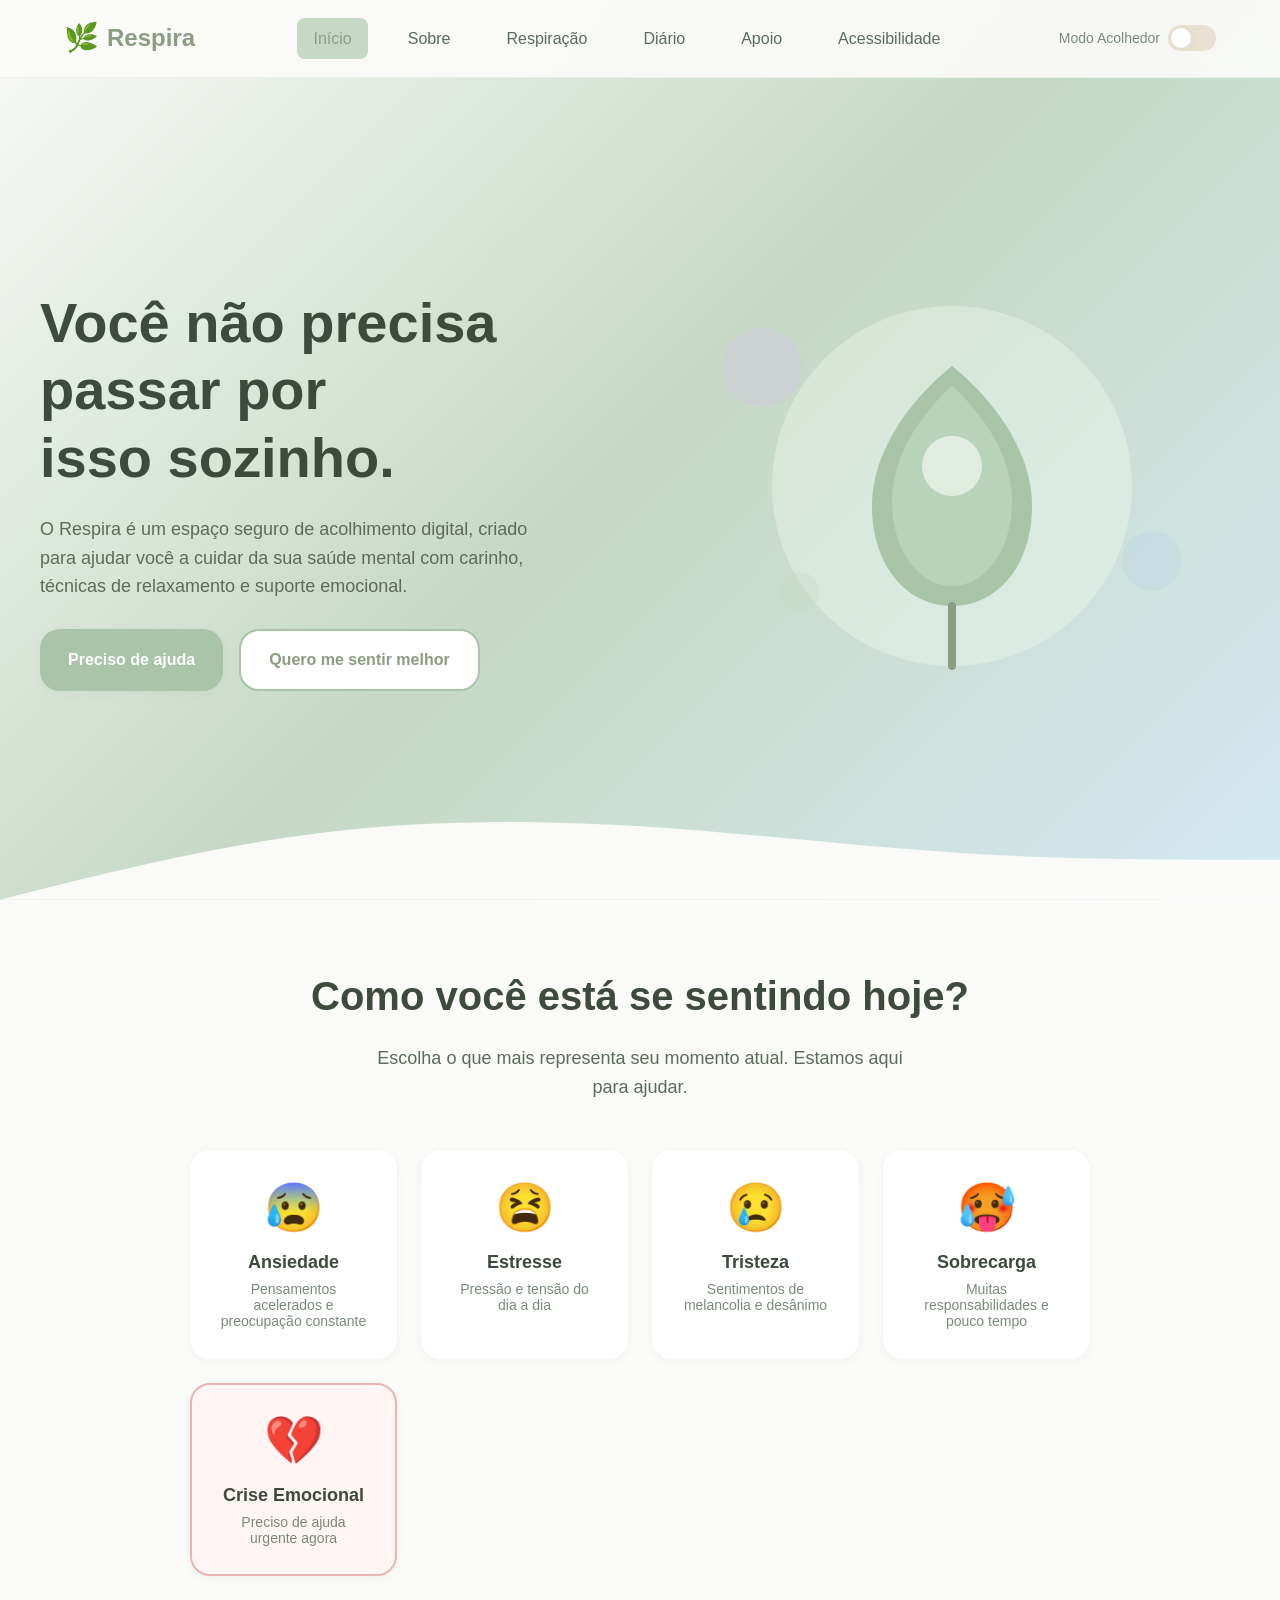
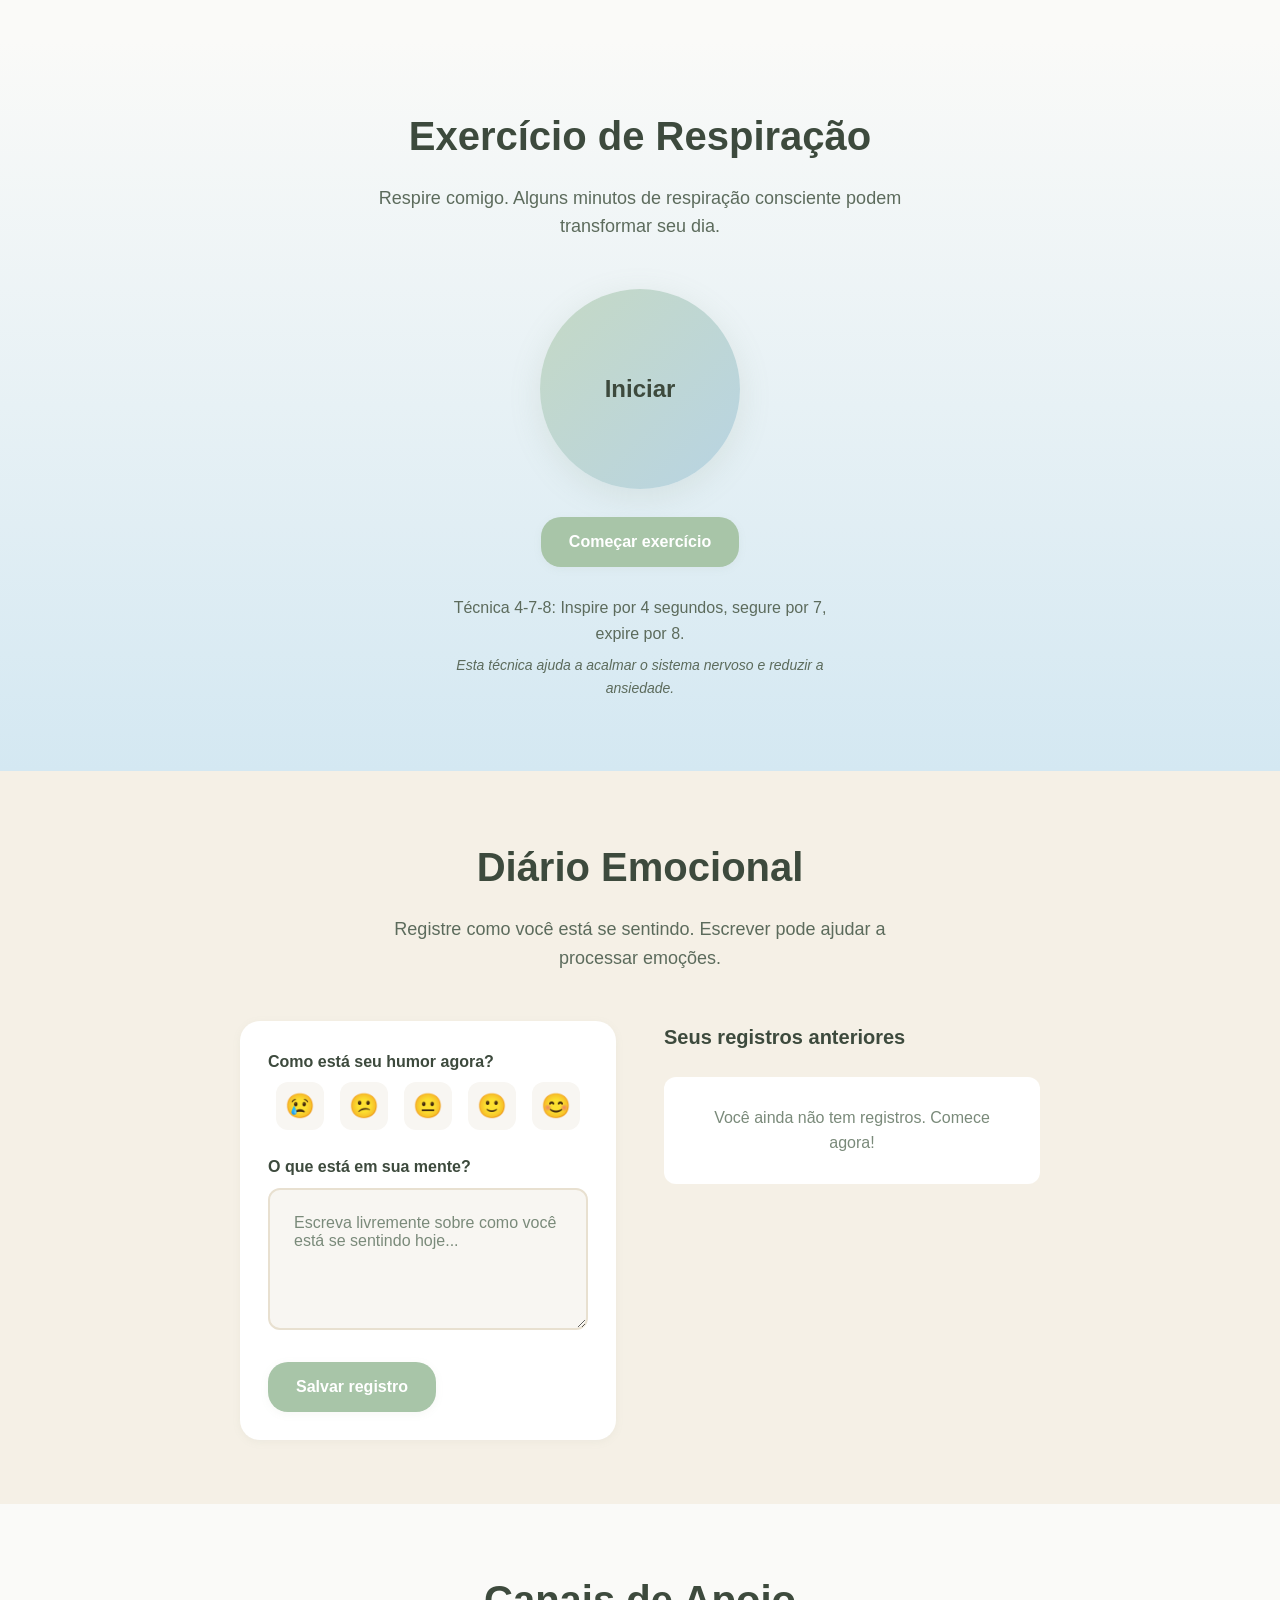
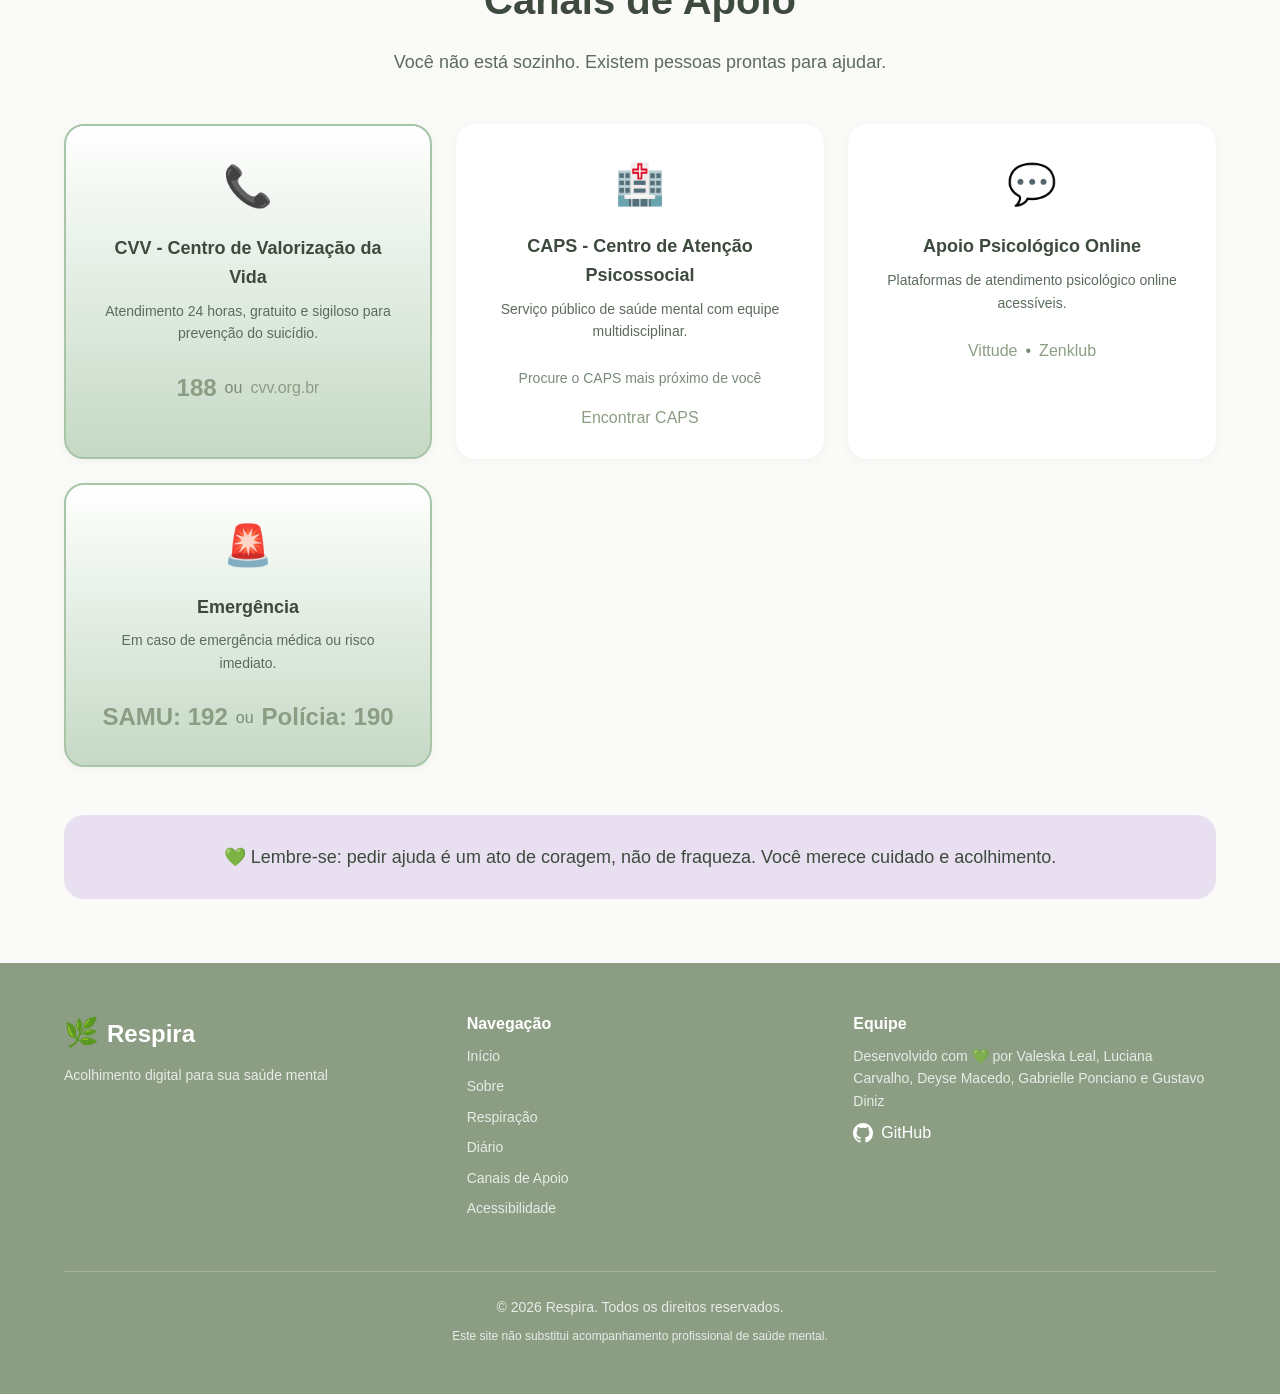
==== index.html @ fb4d21ca "ajuste do index" ====
<!doctype html>
<html lang="pt-BR">
  <head>
    <meta charset="UTF-8" />
    <meta name="viewport" content="width=device-width, initial-scale=1.0" />
    <title>Respira - Acolhimento Digital e Saúde Mental</title>
    <meta
      name="description"
      content="Você não precisa passar por isso sozinho. O Respira oferece acolhimento emocional, exercícios de respiração e apoio para sua saúde mental."
    />
    <link rel="stylesheet" href="/CSS/style.css" />
    <script src="/JS/global-accessibility.js"></script>
  </head>
  <body>
    <!-- Skip link para acessibilidade -->
    <a href="#main-content" class="skip-link"
      >Pular para o conteúdo principal</a
    >

    <!-- Header com toggle do Modo Acolhedor -->
    <header class="header">
      <div class="container header-content">
        <a href="#" class="logo">
          <span class="logo-icon">🌿</span>
          Respira
        </a>
        <nav class="nav">
          <a href="index.html" class="nav-link active">Início</a>
          <a href="/HTML/sobre.html" class="nav-link">Sobre</a>
          <a href="/HTML/respiracao.html" class="nav-link">Respiração</a>
          <a href="/HTML/diario.html" class="nav-link">Diário</a>
          <a href="/HTML/apoio.html" class="nav-link">Apoio</a>
          <a href="/HTML/acessibilidade.html" class="nav-link">Acessibilidade</a>
        </nav>
        <!-- RN04: Toggle para Modo Acolhedor -->
        <div class="modo-acolhedor-toggle">
          <label class="toggle-label" for="modoAcolhedor">
            <span class="toggle-text">Modo Acolhedor</span>
            <div class="toggle-switch">
              <input type="checkbox" id="modoAcolhedor" class="toggle-input" />
              <span class="toggle-slider"></span>
            </div>
          </label>
        </div>
        <button class="mobile-menu-btn" aria-label="Menu">
          <span></span>
          <span></span>
          <span></span>
        </button>
      </div>
    </header>

    <!-- Mobile Menu -->
    <div class="mobile-menu">
      <a href="index.html" class="mobile-nav-link">Início</a>
      <a href="/HTML/sobre.html" class="mobile-nav-link">Sobre</a>
      <a href="/HTML/respiracao.html" class="mobile-nav-link">Respiração</a>
      <a href="/HTML/diario.html" class="mobile-nav-link">Diário</a>
      <a href="/HTML/apoio.html" class="mobile-nav-link">Apoio</a>
      <a href="/HTML/acessibilidade.html" class="mobile-nav-link">Acessibilidade</a>
    </div>

    <main id="main-content">
      <!-- 1. HERO SECTION -->
      <section class="hero">
        <div class="container hero-content">
          <div class="hero-text">
            <h1 class="hero-title">
              Você não precisa passar por isso sozinho.
            </h1>
            <p class="hero-subtitle">
              O Respira é um espaço seguro de acolhimento digital, criado para
              ajudar você a cuidar da sua saúde mental com carinho, técnicas de
              relaxamento e suporte emocional.
            </p>
            <div class="hero-buttons">
              <a href="#apoio" class="btn btn-primary">Preciso de ajuda</a>
              <a href="#como-voce-esta" class="btn btn-secondary"
                >Quero me sentir melhor</a
              >
            </div>
          </div>
          <div class="hero-illustration">
            <div class="floating-shapes">
              <div class="shape shape-1"></div>
              <div class="shape shape-2"></div>
              <div class="shape shape-3"></div>
            </div>
            <div class="hero-image">
              <svg
                viewBox="0 0 400 400"
                fill="none"
                xmlns="http://www.w3.org/2000/svg"
              >
                <circle
                  cx="200"
                  cy="200"
                  r="180"
                  fill="#E8F5E9"
                  opacity="0.5"
                />
                <path
                  d="M200 80C200 80 120 140 120 220C120 280 155 320 200 320C245 320 280 280 280 220C280 140 200 80 200 80Z"
                  fill="#A8C5A8"
                />
                <path
                  d="M200 100C200 100 140 150 140 215C140 265 167 300 200 300C233 300 260 265 260 215C260 150 200 100 200 100Z"
                  fill="#B8D4B8"
                />
                <circle cx="200" cy="180" r="30" fill="#fff" opacity="0.6" />
                <path
                  d="M200 320V380"
                  stroke="#8B9D83"
                  stroke-width="8"
                  stroke-linecap="round"
                />
              </svg>
            </div>
          </div>
        </div>
        <div class="hero-wave">
          <svg
            viewBox="0 0 1440 120"
            fill="none"
            xmlns="http://www.w3.org/2000/svg"
            preserveAspectRatio="none"
          >
            <path
              d="M0 120L60 105C120 90 240 60 360 45C480 30 600 30 720 37.5C840 45 960 60 1080 67.5C1200 75 1320 75 1380 75L1440 75V120H1380C1320 120 1200 120 1080 120C960 120 840 120 720 120C600 120 480 120 360 120C240 120 120 120 60 120H0Z"
              fill="#FAFAF8"
            />
          </svg>
        </div>
      </section>

      <!-- 2. SEÇÃO "COMO VOCÊ ESTÁ HOJE?" -->
      <section id="como-voce-esta" class="section emotions-section">
        <div class="container">
          <div class="section-header">
            <h2 class="section-title">Como você está se sentindo hoje?</h2>
            <p class="section-subtitle">
              Escolha o que mais representa seu momento atual. Estamos aqui para
              ajudar.
            </p>
          </div>

          <div class="emotions-grid">
            <!-- Card Ansiedade -->
            <button class="emotion-card" data-emotion="ansiedade">
              <div class="emotion-icon">😰</div>
              <h3 class="emotion-title">Ansiedade</h3>
              <p class="emotion-desc">
                Pensamentos acelerados e preocupação constante
              </p>
            </button>

            <!-- Card Estresse -->
            <button class="emotion-card" data-emotion="estresse">
              <div class="emotion-icon">😫</div>
              <h3 class="emotion-title">Estresse</h3>
              <p class="emotion-desc">Pressão e tensão do dia a dia</p>
            </button>

            <!-- Card Tristeza -->
            <button class="emotion-card" data-emotion="tristeza">
              <div class="emotion-icon">😢</div>
              <h3 class="emotion-title">Tristeza</h3>
              <p class="emotion-desc">Sentimentos de melancolia e desânimo</p>
            </button>

            <!-- Card Sobrecarga -->
            <button class="emotion-card" data-emotion="sobrecarga">
              <div class="emotion-icon">🥵</div>
              <h3 class="emotion-title">Sobrecarga</h3>
              <p class="emotion-desc">Muitas responsabilidades e pouco tempo</p>
            </button>

            <!-- Card Crise Emocional (RN01) -->
            <button
              class="emotion-card emotion-card-crisis"
              data-emotion="crise"
            >
              <div class="emotion-icon">💔</div>
              <h3 class="emotion-title">Crise Emocional</h3>
              <p class="emotion-desc">Preciso de ajuda urgente agora</p>
            </button>
          </div>

          <!-- Conteúdo Dinâmico baseado na emoção selecionada -->
          <div
            id="conteudo-emocional"
            class="emotional-content"
            style="display: none"
          >
            <!-- Conteúdo será inserido dinamicamente via JavaScript -->
          </div>
        </div>
      </section>

      <!-- Alerta de Apoio (RN03) - Exibido após 3 emoções negativas -->
      <div id="alerta-apoio" class="support-alert" style="display: none">
        <div class="support-alert-content">
          <button class="support-alert-close" aria-label="Fechar">
            &times;
          </button>
          <div class="support-alert-icon">💚</div>
          <h3>Estamos aqui por você</h3>
          <p>
            Notamos que você tem passado por momentos difíceis. Que tal
            conversar com um profissional? Buscar apoio é um ato de coragem e
            autocuidado.
          </p>
          <a href="#apoio" class="btn btn-primary">Ver opções de apoio</a>
        </div>
      </div>

      <!-- 4. EXERCÍCIO RESPIRATÓRIO -->
      <section id="respiracao" class="section breathing-section">
        <div class="container">
          <div class="section-header">
            <h2 class="section-title">Exercício de Respiração</h2>
            <p class="section-subtitle">
              Respire comigo. Alguns minutos de respiração consciente podem
              transformar seu dia.
            </p>
          </div>

          <div class="breathing-container">
            <div class="breathing-circle" id="breathingCircle">
              <span class="breathing-text" id="breathingText">Iniciar</span>
            </div>

            <div class="breathing-controls">
              <button class="btn btn-primary" id="startBreathing">
                Começar exercício
              </button>
              <button
                class="btn btn-secondary"
                id="stopBreathing"
                style="display: none"
              >
                Pausar
              </button>
            </div>

            <div class="breathing-info">
              <p>
                Técnica 4-7-8: Inspire por 4 segundos, segure por 7, expire por
                8.
              </p>
              <p class="breathing-tip">
                Esta técnica ajuda a acalmar o sistema nervoso e reduzir a
                ansiedade.
              </p>
            </div>
          </div>
        </div>
      </section>

      <!-- 5. DIÁRIO EMOCIONAL -->
      <section id="diario" class="section diary-section">
        <div class="container">
          <div class="section-header">
            <h2 class="section-title">Diário Emocional</h2>
            <p class="section-subtitle">
              Registre como você está se sentindo. Escrever pode ajudar a
              processar emoções.
            </p>
          </div>

          <div class="diary-container">
            <form class="diary-form" id="diaryForm">
              <div class="diary-mood">
                <label class="diary-label">Como está seu humor agora?</label>
                <div class="mood-options">
                  <button type="button" class="mood-btn" data-mood="muito-mal">
                    😢
                  </button>
                  <button type="button" class="mood-btn" data-mood="mal">
                    😕
                  </button>
                  <button type="button" class="mood-btn" data-mood="neutro">
                    😐
                  </button>
                  <button type="button" class="mood-btn" data-mood="bem">
                    🙂
                  </button>
                  <button type="button" class="mood-btn" data-mood="muito-bem">
                    😊
                  </button>
                </div>
              </div>

              <div class="diary-entry">
                <label class="diary-label" for="diaryText"
                  >O que está em sua mente?</label
                >
                <textarea
                  id="diaryText"
                  class="diary-textarea"
                  placeholder="Escreva livremente sobre como você está se sentindo hoje..."
                  rows="5"
                ></textarea>
              </div>

              <button type="submit" class="btn btn-primary diary-submit">
                Salvar registro
              </button>
            </form>

            <div class="diary-history">
              <h3 class="diary-history-title">Seus registros anteriores</h3>
              <div id="diaryEntries" class="diary-entries">
                <!-- Entradas serão carregadas via JavaScript do LocalStorage -->
                <p class="diary-empty">
                  Você ainda não tem registros. Comece agora!
                </p>
              </div>
            </div>
          </div>
        </div>
      </section>

      <!-- 6. SEÇÃO DE APOIO -->
      <section id="apoio" class="section support-section">
        <div class="container">
          <div class="section-header">
            <h2 class="section-title">Canais de Apoio</h2>
            <p class="section-subtitle">
              Você não está sozinho. Existem pessoas prontas para ajudar.
            </p>
          </div>

          <div class="support-grid">
            <!-- CVV -->
            <div class="support-card support-card-emergency">
              <div class="support-icon">📞</div>
              <h3 class="support-title">CVV - Centro de Valorização da Vida</h3>
              <p class="support-desc">
                Atendimento 24 horas, gratuito e sigiloso para prevenção do
                suicídio.
              </p>
              <div class="support-contact">
                <a href="tel:188" class="support-phone">188</a>
                <span class="support-divider">ou</span>
                <a
                  href="https://www.cvv.org.br"
                  target="_blank"
                  class="support-link"
                  >cvv.org.br</a
                >
              </div>
            </div>

            <!-- CAPS -->
            <div class="support-card">
              <div class="support-icon">🏥</div>
              <h3 class="support-title">
                CAPS - Centro de Atenção Psicossocial
              </h3>
              <p class="support-desc">
                Serviço público de saúde mental com equipe multidisciplinar.
              </p>
              <div class="support-contact">
                <p class="support-info">Procure o CAPS mais próximo de você</p>
                <a
                  href="https://www.gov.br/saude/pt-br/composicao/saps/caps"
                  target="_blank"
                  class="support-link"
                  >Encontrar CAPS</a
                >
              </div>
            </div>

            <!-- Apoio Psicológico Online -->
            <div class="support-card">
              <div class="support-icon">💬</div>
              <h3 class="support-title">Apoio Psicológico Online</h3>
              <p class="support-desc">
                Plataformas de atendimento psicológico online acessíveis.
              </p>
              <div class="support-contact">
                <a
                  href="https://www.vittude.com"
                  target="_blank"
                  class="support-link"
                  >Vittude</a
                >
                <span class="support-divider">•</span>
                <a
                  href="https://www.zenklub.com.br"
                  target="_blank"
                  class="support-link"
                  >Zenklub</a
                >
              </div>
            </div>

            <!-- Emergência -->
            <div class="support-card support-card-emergency">
              <div class="support-icon">🚨</div>
              <h3 class="support-title">Emergência</h3>
              <p class="support-desc">
                Em caso de emergência médica ou risco imediato.
              </p>
              <div class="support-contact">
                <a href="tel:192" class="support-phone">SAMU: 192</a>
                <span class="support-divider">ou</span>
                <a href="tel:190" class="support-phone">Polícia: 190</a>
              </div>
            </div>
          </div>

          <!-- Mensagem de Acolhimento -->
          <div class="support-message">
            <p>
              💚 Lembre-se: pedir ajuda é um ato de coragem, não de fraqueza.
              Você merece cuidado e acolhimento.
            </p>
          </div>
        </div>
      </section>
    </main>

    <!-- 7. RODAPÉ -->
    <footer class="footer">
      <div class="container footer-content">
        <div class="footer-brand">
          <span class="logo">
            <span class="logo-icon">🌿</span>
            Respira
          </span>
          <p class="footer-tagline">
            Acolhimento digital para sua saúde mental
          </p>
        </div>

        <div class="footer-info">
          <div class="footer-section">
            <h4>Navegação</h4>
            <nav class="footer-nav">
              <a href="index.html">Início</a>
              <a href="sobre.html">Sobre</a>
              <a href="respiracao.html">Respiração</a>
              <a href="diario.html">Diário</a>
              <a href="apoio.html">Canais de Apoio</a>
              <a href="acessibilidade.html">Acessibilidade</a>
            </nav>
          </div>

          <div class="footer-section">
            <h4>Equipe</h4>
            <p>
              Desenvolvido com 💚 por Valeska Leal, Luciana Carvalho, Deyse
              Macedo, Gabrielle Ponciano e Gustavo Diniz
            </p>
            <a
              href="https://github.com/lealvaleska/RESPIRA_WEB"
              target="_blank"
              class="footer-github"
            >
              <svg
                width="20"
                height="20"
                viewBox="0 0 24 24"
                fill="currentColor"
              >
                <path
                  d="M12 0C5.37 0 0 5.37 0 12c0 5.31 3.435 9.795 8.205 11.385.6.105.825-.255.825-.57 0-.285-.015-1.23-.015-2.235-3.015.555-3.795-.735-4.035-1.41-.135-.345-.72-1.41-1.23-1.695-.42-.225-1.02-.78-.015-.795.945-.015 1.62.87 1.845 1.23 1.08 1.815 2.805 1.305 3.495.99.105-.78.42-1.305.765-1.605-2.67-.3-5.46-1.335-5.46-5.925 0-1.305.465-2.385 1.23-3.225-.12-.3-.54-1.53.12-3.18 0 0 1.005-.315 3.3 1.23.96-.27 1.98-.405 3-.405s2.04.135 3 .405c2.295-1.56 3.3-1.23 3.3-1.23.66 1.65.24 2.88.12 3.18.765.84 1.23 1.905 1.23 3.225 0 4.605-2.805 5.625-5.475 5.925.435.375.81 1.095.81 2.22 0 1.605-.015 2.895-.015 3.3 0 .315.225.69.825.57A12.02 12.02 0 0024 12c0-6.63-5.37-12-12-12z"
                />
              </svg>
              GitHub
            </a>
          </div>
        </div>

        <div class="footer-bottom">
          <p>&copy; 2026 Respira. Todos os direitos reservados.</p>
          <p class="footer-disclaimer">
            Este site não substitui acompanhamento profissional de saúde mental.
          </p>
        </div>
      </div>
    </footer>

    <script src="/JS/app.js"></script>
  </body>
</html>
---- CSS/style.css ----
/* =====================================================
   RESPIRA - Estilos CSS
   Site de Acolhimento Digital e Saúde Mental
   
   Paleta de Cores:
   - Verde Sage: #A8C5A8, #8B9D83
   - Azul Claro: #B8D4E3, #A5C9E0
   - Bege: #F5F0E6, #E8E0D0
   - Branco Quente: #FAFAF8, #F8F6F2
   - Lilás Suave: #D4C5E0, #C9B8D9
   ===================================================== */

/* Reset e Base */
*,
*::before,
*::after {
  box-sizing: border-box;
  margin: 0;
  padding: 0;
}

:root {
  /* Cores Principais */
  --sage-green: #a8c5a8;
  --sage-green-dark: #8b9d83;
  --sage-green-light: #c5d9c5;

  --blue-light: #b8d4e3;
  --blue-lighter: #d4e8f2;

  --beige: #f5f0e6;
  --beige-dark: #e8e0d0;

  --white-warm: #fafaf8;
  --white-warmer: #f8f6f2;

  --lilac: #d4c5e0;
  --lilac-light: #e8dff0;

  /* Cores de Texto */
  --text-primary: #3d4a3d;
  --text-secondary: #5c6b5c;
  --text-muted: #7a8a7a;

  /* Cores de Estado */
  --crisis-bg: #fff5f5;
  --crisis-border: #e8b4b4;
  --crisis-text: #8b4c4c;

  --success: #7cb77c;
  --warning: #e0c87a;

  /* Sombras */
  --shadow-sm: 0 2px 8px rgba(139, 157, 131, 0.08);
  --shadow-md: 0 4px 16px rgba(139, 157, 131, 0.12);
  --shadow-lg: 0 8px 32px rgba(139, 157, 131, 0.16);

  /* Bordas */
  --radius-sm: 8px;
  --radius-md: 12px;
  --radius-lg: 20px;
  --radius-xl: 32px;

  /* Transições */
  --transition-fast: 0.2s ease;
  --transition-normal: 0.3s ease;
  --transition-slow: 0.5s ease;

  /* Espaçamentos */
  --space-xs: 0.5rem;
  --space-sm: 1rem;
  --space-md: 1.5rem;
  --space-lg: 1.75rem;
  --space-xl: 3rem;
  --space-2xl: 4rem;

  /* Fontes */
  --font-family: 'Nunito', sans-serif;
  --font-size-base: 16px;
  --line-height-base: 1.6;
}

html {
  font-size: var(--font-size-base);
  scroll-behavior: smooth;
}

body {
  font-family: var(--font-family);
  font-size: 1rem;
  line-height: var(--line-height-base);
  color: var(--text-primary);
  background-color: var(--white-warm);
  overflow-x: hidden;
}

/* Container */
.container {
  width: 100%;
  max-width: 1200px;
  margin: 0 auto;
  padding: 0 var(--space-md);
}

/* =====================================================
   HEADER
   ===================================================== */
.header {
  position: fixed;
  top: 0;
  left: 0;
  right: 0;
  z-index: 100;
  background: rgba(250, 250, 248, 0.95);
  backdrop-filter: blur(10px);
  border-bottom: 1px solid rgba(168, 197, 168, 0.2);
  padding: var(--space-sm) 0;
}

.header-content {
  display: flex;
  align-items: center;
  justify-content: space-between;
  gap: var(--space-md);
}

.logo {
  display: flex;
  align-items: center;
  gap: var(--space-xs);
  font-size: 1.5rem;
  font-weight: 700;
  color: var(--sage-green-dark);
  text-decoration: none;
  transition: color var(--transition-fast);
}

.logo:hover {
  color: var(--sage-green);
}

.logo-icon {
  font-size: 1.75rem;
}

.nav {
  display: none;
  gap: var(--space-md);
}

@media (min-width: 768px) {
  .nav {
    display: flex;
  }
}

.nav-link {
  color: var(--text-secondary);
  text-decoration: none;
  font-weight: 500;
  padding: var(--space-xs) var(--space-sm);
  border-radius: var(--radius-sm);
  transition: all var(--transition-fast);
}

.nav-link:hover {
  color: var(--sage-green-dark);
  background: var(--sage-green-light);
}

/* Toggle Modo Acolhedor */
.modo-acolhedor-toggle {
  display: none;
}

@media (min-width: 768px) {
  .modo-acolhedor-toggle {
    display: block;
  }
}

.toggle-label {
  display: flex;
  align-items: center;
  gap: var(--space-xs);
  cursor: pointer;
}

.toggle-text {
  font-size: 0.875rem;
  color: var(--text-muted);
  font-weight: 500;
}

.toggle-switch {
  position: relative;
  width: 48px;
  height: 26px;
}

.toggle-input {
  opacity: 0;
  width: 0;
  height: 0;
}

.toggle-slider {
  position: absolute;
  cursor: pointer;
  top: 0;
  left: 0;
  right: 0;
  bottom: 0;
  background-color: var(--beige-dark);
  border-radius: 26px;
  transition: var(--transition-fast);
}

.toggle-slider::before {
  position: absolute;
  content: "";
  height: 20px;
  width: 20px;
  left: 3px;
  bottom: 3px;
  background-color: white;
  border-radius: 50%;
  transition: var(--transition-fast);
  box-shadow: var(--shadow-sm);
}

.toggle-input:checked + .toggle-slider {
  background-color: var(--sage-green);
}

.toggle-input:checked + .toggle-slider::before {
  transform: translateX(22px);
}

/* Mobile Menu Button */
.mobile-menu-btn {
  display: flex;
  flex-direction: column;
  gap: 4px;
  padding: var(--space-xs);
  background: none;
  border: none;
  cursor: pointer;
}

@media (min-width: 768px) {
  .mobile-menu-btn {
    display: none;
  }
}

.mobile-menu-btn span {
  display: block;
  width: 24px;
  height: 2px;
  background: var(--text-secondary);
  border-radius: 2px;
  transition: var(--transition-fast);
}

.mobile-menu-btn.active span:nth-child(1) {
  transform: rotate(45deg) translate(4px, 4px);
}

.mobile-menu-btn.active span:nth-child(2) {
  opacity: 0;
}

.mobile-menu-btn.active span:nth-child(3) {
  transform: rotate(-45deg) translate(4px, -4px);
}

/* Mobile Menu */
.mobile-menu {
  display: none;
  position: fixed;
  top: 60px;
  left: 0;
  right: 0;
  background: var(--white-warm);
  padding: var(--space-md);
  box-shadow: var(--shadow-md);
  z-index: 99;
}

.mobile-menu.active {
  display: flex;
  flex-direction: column;
  gap: var(--space-sm);
}

.mobile-nav-link {
  color: var(--text-secondary);
  text-decoration: none;
  font-weight: 500;
  padding: var(--space-sm);
  border-radius: var(--radius-sm);
  transition: all var(--transition-fast);
}

.mobile-nav-link:hover {
  color: var(--sage-green-dark);
  background: var(--sage-green-light);
}

/* =====================================================
   BUTTONS
   ===================================================== */
.btn {
  display: inline-flex;
  align-items: center;
  justify-content: center;
  gap: var(--space-xs);
  padding: var(--space-sm) var(--space-lg);
  font-family: inherit;
  font-size: 1rem;
  font-weight: 600;
  text-decoration: none;
  border: none;
  border-radius: var(--radius-lg);
  cursor: pointer;
  transition: all var(--transition-fast);
}

.btn-primary {
  background: var(--sage-green);
  color: white;
  box-shadow: var(--shadow-sm);
}

.btn-primary:hover {
  background: var(--sage-green-dark);
  transform: translateY(-2px);
  box-shadow: var(--shadow-md);
}

.btn-secondary {
  background: white;
  color: var(--sage-green-dark);
  border: 2px solid var(--sage-green);
}

.btn-secondary:hover {
  background: var(--sage-green-light);
}

/* =====================================================
   HERO SECTION
   ===================================================== */
.hero {
  position: relative;
  min-height: 100vh;
  display: flex;
  align-items: center;
  background: linear-gradient(
    135deg,
    var(--white-warm) 0%,
    var(--sage-green-light) 50%,
    var(--blue-lighter) 100%
  );
  padding-top: 80px;
  overflow: hidden;
}

.hero-content {
  display: grid;
  grid-template-columns: 1fr;
  gap: var(--space-xl);
  padding: var(--space-xl) 0;
}

@media (min-width: 768px) {
  .hero-content {
    grid-template-columns: 1fr 1fr;
    align-items: center;
  }
}

.hero-text {
  text-align: center;
}

@media (min-width: 768px) {
  .hero-text {
    text-align: left;
  }
}

.hero-title {
  font-size: clamp(2rem, 5vw, 3.5rem);
  font-weight: 700;
  color: var(--text-primary);
  line-height: 1.2;
  margin-bottom: var(--space-md);
  text-wrap: balance;
}

.hero-subtitle {
  font-size: 1.125rem;
  color: var(--text-secondary);
  margin-bottom: var(--space-lg);
  max-width: 500px;
  text-wrap: pretty;
}

@media (min-width: 768px) {
  .hero-subtitle {
    margin-left: 0;
    margin-right: auto;
  }
}

.hero-buttons {
  display: flex;
  flex-wrap: wrap;
  gap: var(--space-sm);
  justify-content: center;
}

@media (min-width: 768px) {
  .hero-buttons {
    justify-content: flex-start;
  }
}

.hero-illustration {
  position: relative;
  display: flex;
  justify-content: center;
  align-items: center;
}

.hero-image {
  width: 100%;
  max-width: 400px;
}

.hero-image svg {
  width: 100%;
  height: auto;
}

/* Floating Shapes */
.floating-shapes {
  position: absolute;
  width: 100%;
  height: 100%;
  pointer-events: none;
}

.shape {
  position: absolute;
  border-radius: 50%;
  opacity: 0.4;
  animation: float 6s ease-in-out infinite;
}

.shape-1 {
  width: 80px;
  height: 80px;
  background: var(--lilac);
  top: 10%;
  left: 10%;
  animation-delay: 0s;
}

.shape-2 {
  width: 60px;
  height: 60px;
  background: var(--blue-light);
  top: 60%;
  right: 10%;
  animation-delay: 2s;
}

.shape-3 {
  width: 40px;
  height: 40px;
  background: var(--sage-green-light);
  bottom: 20%;
  left: 20%;
  animation-delay: 4s;
}

@keyframes float {
  0%,
  100% {
    transform: translateY(0) rotate(0deg);
  }
  50% {
    transform: translateY(-20px) rotate(10deg);
  }
}

.hero-wave {
  position: absolute;
  bottom: 0;
  left: 0;
  right: 0;
  line-height: 0;
}

.hero-wave svg {
  width: 100%;
  height: auto;
}

/* =====================================================
   SECTIONS
   ===================================================== */
.section {
  padding: var(--space-2xl) 0;
}

.section-header {
  text-align: center;
  margin-bottom: var(--space-xl);
}

.section-title {
  font-size: clamp(1.75rem, 4vw, 2.5rem);
  font-weight: 700;
  color: var(--text-primary);
  margin-bottom: var(--space-sm);
  text-wrap: balance;
}

.section-subtitle {
  font-size: 1.125rem;
  color: var(--text-secondary);
  max-width: 600px;
  margin: 0 auto;
  text-wrap: pretty;
}

/* =====================================================
   EMOTIONS SECTION
   ===================================================== */
.emotions-section {
  background: var(--white-warm);
}

.emotions-grid {
  display: grid;
  grid-template-columns: repeat(auto-fit, minmax(200px, 1fr));
  gap: var(--space-md);
  max-width: 900px;
  margin: 0 auto;
}

.emotion-card {
  display: flex;
  flex-direction: column;
  align-items: center;
  text-align: center;
  padding: var(--space-lg);
  background: white;
  border: 2px solid transparent;
  border-radius: var(--radius-lg);
  box-shadow: var(--shadow-sm);
  cursor: pointer;
  transition: all var(--transition-normal);
  font-family: inherit;
}

.emotion-card:hover {
  transform: translateY(-4px);
  box-shadow: var(--shadow-md);
  border-color: var(--sage-green-light);
}

.emotion-card.active {
  border-color: var(--sage-green);
  background: var(--sage-green-light);
}

.emotion-card-crisis {
  border-color: var(--crisis-border);
  background: var(--crisis-bg);
}

.emotion-card-crisis:hover {
  border-color: var(--crisis-text);
}

.emotion-icon {
  font-size: 3rem;
  margin-bottom: var(--space-sm);
}

.emotion-title {
  font-size: 1.125rem;
  font-weight: 600;
  color: var(--text-primary);
  margin-bottom: var(--space-xs);
}

.emotion-desc {
  font-size: 0.875rem;
  color: var(--text-muted);
}

/* Conteúdo Emocional Dinâmico */
.emotional-content {
  margin-top: var(--space-xl);
  padding: var(--space-lg);
  background: white;
  border-radius: var(--radius-lg);
  box-shadow: var(--shadow-md);
  animation: fadeIn 0.5s ease;
}

@keyframes fadeIn {
  from {
    opacity: 0;
    transform: translateY(20px);
  }
  to {
    opacity: 1;
    transform: translateY(0);
  }
}

.emotional-content h3 {
  font-size: 1.5rem;
  color: var(--text-primary);
  margin-bottom: var(--space-md);
}

.emotional-content p {
  color: var(--text-secondary);
  margin-bottom: var(--space-sm);
}

.emotional-content ul {
  list-style: none;
  margin: var(--space-md) 0;
}

.emotional-content li {
  padding: var(--space-xs) 0;
  padding-left: var(--space-md);
  position: relative;
  color: var(--text-secondary);
}

.emotional-content li::before {
  content: "🌿";
  position: absolute;
  left: 0;
}

/* RN01: Estilo para conteúdo de crise */
.emotional-content.crisis-mode {
  background: var(--crisis-bg);
  border: 2px solid var(--crisis-border);
}

.emotional-content.crisis-mode h3 {
  color: var(--crisis-text);
}

.emergency-contacts {
  display: grid;
  gap: var(--space-md);
  margin-top: var(--space-md);
}

.emergency-contact {
  display: flex;
  align-items: center;
  gap: var(--space-md);
  padding: var(--space-md);
  background: white;
  border-radius: var(--radius-md);
  border: 1px solid var(--crisis-border);
}

.emergency-contact-icon {
  font-size: 2rem;
}

.emergency-contact-info h4 {
  font-size: 1.125rem;
  color: var(--text-primary);
  margin-bottom: var(--space-xs);
}

.emergency-contact-phone {
  font-size: 1.5rem;
  font-weight: 700;
  color: var(--crisis-text);
  text-decoration: none;
}

.emergency-contact-phone:hover {
  text-decoration: underline;
}

/* Alerta de Apoio (RN03) */
.support-alert {
  position: fixed;
  top: 0;
  left: 0;
  right: 0;
  bottom: 0;
  background: rgba(0, 0, 0, 0.5);
  display: flex;
  align-items: center;
  justify-content: center;
  z-index: 200;
  padding: var(--space-md);
}

.support-alert-content {
  position: relative;
  background: white;
  padding: var(--space-xl);
  border-radius: var(--radius-lg);
  max-width: 500px;
  text-align: center;
  animation: scaleIn 0.3s ease;
}

@keyframes scaleIn {
  from {
    opacity: 0;
    transform: scale(0.9);
  }
  to {
    opacity: 1;
    transform: scale(1);
  }
}

.support-alert-close {
  position: absolute;
  top: var(--space-sm);
  right: var(--space-sm);
  background: none;
  border: none;
  font-size: 1.5rem;
  color: var(--text-muted);
  cursor: pointer;
  transition: color var(--transition-fast);
}

.support-alert-close:hover {
  color: var(--text-primary);
}

.support-alert-icon {
  font-size: 3rem;
  margin-bottom: var(--space-md);
}

.support-alert-content h3 {
  font-size: 1.5rem;
  color: var(--text-primary);
  margin-bottom: var(--space-sm);
}

.support-alert-content p {
  color: var(--text-secondary);
  margin-bottom: var(--space-lg);
}

/* =====================================================
   BREATHING SECTION
   ===================================================== */
.breathing-section {
  background: linear-gradient(
    180deg,
    var(--white-warm) 0%,
    var(--blue-lighter) 100%
  );
}

.breathing-container {
  display: flex;
  flex-direction: column;
  align-items: center;
  gap: var(--space-lg);
}

.breathing-circle {
  width: 200px;
  height: 200px;
  border-radius: 50%;
  background: linear-gradient(
    135deg,
    var(--sage-green-light) 0%,
    var(--blue-light) 100%
  );
  display: flex;
  align-items: center;
  justify-content: center;
  box-shadow: var(--shadow-lg);
  transition: transform 4s ease-in-out;
}

.breathing-circle.inhale {
  animation: breatheIn 4s ease-in-out forwards;
}

.breathing-circle.hold {
  transform: scale(1.3);
}

.breathing-circle.exhale {
  animation: breatheOut 8s ease-in-out forwards;
}

@keyframes breatheIn {
  from {
    transform: scale(1);
  }
  to {
    transform: scale(1.3);
  }
}

@keyframes breatheOut {
  from {
    transform: scale(1.3);
  }
  to {
    transform: scale(1);
  }
}

.breathing-text {
  font-size: 1.5rem;
  font-weight: 600;
  color: var(--text-primary);
  text-align: center;
}

.breathing-controls {
  display: flex;
  gap: var(--space-sm);
}

.breathing-info {
  text-align: center;
  max-width: 400px;
}

.breathing-info p {
  color: var(--text-secondary);
  margin-bottom: var(--space-xs);
}

.breathing-tip {
  font-size: 0.875rem;
  color: var(--text-muted);
  font-style: italic;
}

/* =====================================================
   DIARY SECTION
   ===================================================== */
.diary-section {
  background: var(--beige);
}

.diary-container {
  display: grid;
  gap: var(--space-xl);
  max-width: 800px;
  margin: 0 auto;
}

@media (min-width: 768px) {
  .diary-container {
    grid-template-columns: 1fr 1fr;
  }
}

.diary-form {
  display: flex;
  flex-direction: column;
  gap: var(--space-md);
  padding: var(--space-lg);
  background: white;
  border-radius: var(--radius-lg);
  box-shadow: var(--shadow-sm);
}

.diary-label {
  display: block;
  font-weight: 600;
  color: var(--text-primary);
  margin-bottom: var(--space-xs);
}

.mood-options {
  display: flex;
  gap: var(--space-sm);
  justify-content: center;
}

.mood-btn {
  width: 48px;
  height: 48px;
  font-size: 1.5rem;
  background: var(--white-warmer);
  border: 2px solid transparent;
  border-radius: var(--radius-md);
  cursor: pointer;
  transition: all var(--transition-fast);
}

.mood-btn:hover {
  transform: scale(1.1);
  border-color: var(--sage-green-light);
}

.mood-btn.selected {
  border-color: var(--sage-green);
  background: var(--sage-green-light);
  transform: scale(1.1);
}

.diary-textarea {
  width: 100%;
  padding: var(--space-md);
  font-family: inherit;
  font-size: 1rem;
  color: var(--text-primary);
  background: var(--white-warmer);
  border: 2px solid var(--beige-dark);
  border-radius: var(--radius-md);
  resize: vertical;
  transition: border-color var(--transition-fast);
}

.diary-textarea:focus {
  outline: none;
  border-color: var(--sage-green);
}

.diary-textarea::placeholder {
  color: var(--text-muted);
}

.diary-submit {
  align-self: flex-start;
}

.diary-history {
  display: flex;
  flex-direction: column;
  gap: var(--space-md);
}

.diary-history-title {
  font-size: 1.25rem;
  font-weight: 600;
  color: var(--text-primary);
}

.diary-entries {
  display: flex;
  flex-direction: column;
  gap: var(--space-sm);
  max-height: 400px;
  overflow-y: auto;
}

.diary-entry-card {
  padding: var(--space-md);
  background: white;
  border-radius: var(--radius-md);
  box-shadow: var(--shadow-sm);
}

.diary-entry-header {
  display: flex;
  justify-content: space-between;
  align-items: center;
  margin-bottom: var(--space-xs);
}

.diary-entry-mood {
  font-size: 1.25rem;
}

.diary-entry-date {
  font-size: 0.75rem;
  color: var(--text-muted);
}

.diary-entry-text {
  font-size: 0.875rem;
  color: var(--text-secondary);
  line-height: 1.5;
}

.diary-empty {
  color: var(--text-muted);
  text-align: center;
  padding: var(--space-lg);
  background: white;
  border-radius: var(--radius-md);
}

/* =====================================================
   SUPPORT SECTION
   ===================================================== */
.support-section {
  background: var(--white-warm);
}

.support-grid {
  display: grid;
  grid-template-columns: repeat(auto-fit, minmax(280px, 1fr));
  gap: var(--space-md);
  margin-bottom: var(--space-xl);
}

.support-card {
  padding: var(--space-lg);
  background: white;
  border-radius: var(--radius-lg);
  box-shadow: var(--shadow-sm);
  text-align: center;
  transition: all var(--transition-normal);
}

.support-card:hover {
  transform: translateY(-4px);
  box-shadow: var(--shadow-md);
}

.support-card-emergency {
  border: 2px solid var(--sage-green);
  background: linear-gradient(180deg, white 0%, var(--sage-green-light) 100%);
}

.support-icon {
  font-size: 2.5rem;
  margin-bottom: var(--space-sm);
}

.support-title {
  font-size: 1.125rem;
  font-weight: 600;
  color: var(--text-primary);
  margin-bottom: var(--space-xs);
}

.support-desc {
  font-size: 0.875rem;
  color: var(--text-secondary);
  margin-bottom: var(--space-md);
}

.support-contact {
  display: flex;
  flex-wrap: wrap;
  align-items: center;
  justify-content: center;
  gap: var(--space-xs);
}

.support-phone {
  font-size: 1.5rem;
  font-weight: 700;
  color: var(--sage-green-dark);
  text-decoration: none;
}

.support-phone:hover {
  color: var(--sage-green);
  text-decoration: underline;
}

.support-divider {
  color: var(--text-muted);
}

.support-link {
  color: var(--sage-green-dark);
  text-decoration: none;
  font-weight: 500;
}

.support-link:hover {
  text-decoration: underline;
}

.support-info {
  font-size: 0.875rem;
  color: var(--text-muted);
  margin-bottom: var(--space-xs);
}

.support-message {
  text-align: center;
  padding: var(--space-lg);
  background: var(--lilac-light);
  border-radius: var(--radius-lg);
}

.support-message p {
  font-size: 1.125rem;
  color: var(--text-primary);
  font-weight: 500;
}

/* =====================================================
   FOOTER
   ===================================================== */
.footer {
  background: var(--sage-green-dark);
  color: white;
  padding: var(--space-xl) 0;
}

.footer-content {
  display: grid;
  gap: var(--space-lg);
}

@media (min-width: 768px) {
  .footer-content {
    grid-template-columns: 1fr 2fr;
  }
}

.footer-brand .logo {
  color: white;
  margin-bottom: var(--space-xs);
}

.footer-tagline {
  color: rgba(255, 255, 255, 0.8);
  font-size: 0.875rem;
}

.footer-info {
  display: grid;
  gap: var(--space-md);
}

@media (min-width: 768px) {
  .footer-info {
    grid-template-columns: 1fr 1fr;
  }
}

.footer-section h4 {
  font-size: 1rem;
  font-weight: 600;
  margin-bottom: var(--space-xs);
}

.footer-section p {
  font-size: 0.875rem;
  color: rgba(255, 255, 255, 0.8);
  line-height: 1.6;
}

.footer-github {
  display: inline-flex;
  align-items: center;
  gap: var(--space-xs);
  color: white;
  text-decoration: none;
  margin-top: var(--space-xs);
  transition: opacity var(--transition-fast);
}

.footer-github:hover {
  opacity: 0.8;
}

.footer-bottom {
  grid-column: 1 / -1;
  border-top: 1px solid rgba(255, 255, 255, 0.2);
  padding-top: var(--space-md);
  margin-top: var(--space-md);
  text-align: center;
}

.footer-bottom p {
  font-size: 0.875rem;
  color: rgba(255, 255, 255, 0.8);
}

.footer-disclaimer {
  font-size: 0.75rem !important;
  margin-top: var(--space-xs);
}

/* =====================================================
   UTILITIES & ANIMATIONS
   ===================================================== */
.sr-only {
  position: absolute;
  width: 1px;
  height: 1px;
  padding: 0;
  margin: -1px;
  overflow: hidden;
  clip: rect(0, 0, 0, 0);
  white-space: nowrap;
  border: 0;
}

/* Smooth scroll behavior */
@media (prefers-reduced-motion: reduce) {
  html {
    scroll-behavior: auto;
  }

  *,
  *::before,
  *::after {
    animation-duration: 0.01ms !important;
    animation-iteration-count: 1 !important;
    transition-duration: 0.01ms !important;
  }
}

/* =====================================================
   NOVAS PÁGINAS - ESTILOS ADICIONAIS
   ===================================================== */

/* Nav Link Active */
.nav-link.active {
  color: var(--sage-green-dark);
  background: var(--sage-green-light);
}

/* Footer Navigation */
.footer-nav {
  display: flex;
  flex-direction: column;
  gap: var(--space-xs);
}

.footer-nav a {
  color: rgba(255, 255, 255, 0.8);
  text-decoration: none;
  font-size: 0.875rem;
  transition: color var(--transition-fast);
}

.footer-nav a:hover {
  color: white;
}

/* Page Hero */
.page-hero {
  background: linear-gradient(
    135deg,
    var(--sage-green-light) 0%,
    var(--blue-lighter) 100%
  );
  padding: calc(80px + var(--space-2xl)) 0 var(--space-2xl);
  text-align: center;
}

.page-hero-support {
  background: linear-gradient(
    135deg,
    var(--sage-green-light) 0%,
    var(--lilac-light) 100%
  );
}

.page-title {
  font-size: clamp(2rem, 3.5vw, 2.8rem);
  font-weight: 700;
  color: var(--text-primary);
  margin-bottom: var(--space-sm);
}

.page-subtitle {
  font-size: 1.125rem;
  color: var(--text-secondary);
  max-width: 600px;
  margin: 0 auto;
}

/* =====================================================
   Sobre PAGE
   ===================================================== */

/* Mission Section */
.mission-section {
  background: var(--white-warm);
}

.mission-content {
  display: grid;
  gap: var(--space-xl);
}

@media (min-width: 768px) {
  .mission-content {
    grid-template-columns: 1fr 1fr;
    align-items: start;
  }
}

.mission-text {
  padding: var(--space-lg);
  background: white;
  border-radius: var(--radius-lg);
  box-shadow: var(--shadow-sm);
}

.mission-text p {
  color: var(--text-secondary);
  margin-bottom: var(--space-md);
  line-height: 1.7;
}

.mission-text p:last-child {
  margin-bottom: 0;
}

.mission-values h3 {
  font-size: 1.25rem;
  color: var(--text-primary);
  margin-bottom: var(--space-md);
}

.values-grid {
  display: grid;
  grid-template-columns: repeat(2, 1fr);
  gap: var(--space-sm);
}

.value-card {
  padding: var(--space-md);
  background: white;
  border-radius: var(--radius-md);
  text-align: center;
  box-shadow: var(--shadow-sm);
}

.value-icon {
  font-size: 2rem;
  display: block;
  margin-bottom: var(--space-xs);
}

.value-card h4 {
  font-size: 1rem;
  color: var(--text-primary);
  margin-bottom: var(--space-xs);
}

.value-card p {
  font-size: 0.875rem;
  color: var(--text-muted);
}

/* Importance Section */
.importance-section {
  background: var(--beige);
}

.importance-grid {
  display: grid;
  grid-template-columns: repeat(auto-fit, minmax(200px, 1fr));
  gap: var(--space-md);
  margin-bottom: var(--space-lg);
}

.importance-card {
  padding: var(--space-lg);
  background: white;
  border-radius: var(--radius-lg);
  text-align: center;
  box-shadow: var(--shadow-sm);
}

.importance-number {
  font-size: 2.5rem;
  font-weight: 700;
  color: var(--sage-green-dark);
  margin-bottom: var(--space-xs);
}

.importance-card p {
  font-size: 0.875rem;
  color: var(--text-secondary);
}

.importance-message {
  text-align: center;
  padding: var(--space-md);
  background: var(--lilac-light);
  border-radius: var(--radius-md);
}

.importance-message p {
  font-weight: 500;
  color: var(--text-primary);
}

/* Team Section */
.team-section {
  background: var(--white-warm);
}

.team-grid {
  display: grid;
  grid-template-columns: repeat(5, 1fr);
  gap: 1.5rem;
  align-items: stretch;
}

.team-card {
  padding: 2rem;
  min-height: 420px;
  background: white;
  border-radius: var(--radius-lg);
  text-align: center;
  box-shadow: var(--shadow-sm);
  transition: all var(--transition-normal);
}

.team-card:hover {
  transform: translateY(-4px);
  box-shadow: var(--shadow-md);
}

.team-avatar {
  margin-bottom: var(--space-md);
}

.avatar-placeholder {
  width: 80px;
  height: 80px;
  border-radius: 50%;
  display: flex;
  align-items: center;
  justify-content: center;
  margin: 0 auto;
  font-size: 2rem;
  font-weight: 700;
  color: white;
}
.team-photo {
  width: 140px;
  height: 140px;
  border-radius: 50%;
  object-fit: cover;
  margin: 0 auto 1rem;
  display: block;
  border: 4px solid var(--sage-green-light);
  box-shadow: var(--shadow-md);
}

.team-name {
  font-size: 1.25rem;
  font-weight: 600;
  color: var(--text-primary);
  margin-bottom: var(--space-xs);
}

.team-role {
  display: inline-block;
  font-size: 0.75rem;
  font-weight: 500;
  color: var(--sage-green-dark);
  background: var(--sage-green-light);
  padding: 4px 12px;
  border-radius: 20px;
  margin-bottom: var(--space-sm);
}

.team-bio {
  font-size: 0.875rem;
  color: var(--text-secondary);
  line-height: 1.5;
}

/* outras classes */

/* RESPONSIVIDADE */
@media (max-width: 1200px) {
  .team-grid {
    grid-template-columns: repeat(3, 1fr);
  }
}

@media (max-width: 768px) {
  .team-grid {
    grid-template-columns: repeat(1, 1fr);
  }
}

/* Social Section */
.social-section {
  background: linear-gradient(
    180deg,
    var(--white-warm) 0%,
    var(--sage-green-light) 100%
  );
}

.social-content {
  max-width: 800px;
  margin: 0 auto;
  text-align: center;
}

.social-content > p {
  color: var(--text-secondary);
  margin-bottom: var(--space-lg);
}

.social-goals {
  display: grid;
  gap: var(--space-md);
}

@media (min-width: 768px) {
  .social-goals {
    grid-template-columns: repeat(2, 1fr);
  }
}

.social-goal {
  display: flex;
  align-items: flex-start;
  gap: var(--space-md);
  padding: var(--space-md);
  background: white;
  border-radius: var(--radius-md);
  text-align: left;
  box-shadow: var(--shadow-sm);
}

.social-icon {
  font-size: 2rem;
  flex-shrink: 0;
}

.social-goal h4 {
  font-size: 1rem;
  color: var(--text-primary);
  margin-bottom: var(--space-xs);
}

.social-goal p {
  font-size: 0.875rem;
  color: var(--text-secondary);
}

/* =====================================================
   RESPIRAÇÃO PAGE
   ===================================================== */

.breathing-main-section {
  background: linear-gradient(
    180deg,
    var(--white-warm) 0%,
    var(--blue-lighter) 100%
  );
}

.breathing-main {
  display: grid;
  gap: var(--space-xl);
  max-width: 900px;
  margin: 0 auto;
}

@media (min-width: 768px) {
  .breathing-main {
    grid-template-columns: 1fr 1fr;
    align-items: center;
  }
}

.breathing-display {
  display: flex;
  flex-direction: column;
  align-items: center;
  gap: var(--space-lg);
}

.breathing-circle-large {
  width: 250px;
  height: 250px;
  border-radius: 50%;
  background: linear-gradient(
    135deg,
    var(--sage-green-light) 0%,
    var(--blue-light) 100%
  );
  display: flex;
  align-items: center;
  justify-content: center;
  box-shadow: var(--shadow-lg);
  transition: transform 4s ease-in-out;
}

.breathing-circle-large.inhale {
  animation: breatheInLarge 4s ease-in-out forwards;
}

.breathing-circle-large.hold {
  transform: scale(1.2);
}

.breathing-circle-large.exhale {
  animation: breatheOutLarge 8s ease-in-out forwards;
}

@keyframes breatheInLarge {
  from {
    transform: scale(1);
  }
  to {
    transform: scale(1.2);
  }
}

@keyframes breatheOutLarge {
  from {
    transform: scale(1.2);
  }
  to {
    transform: scale(1);
  }
}

.breathing-inner {
  text-align: center;
}

.breathing-phase {
  display: block;
  font-size: 1.25rem;
  font-weight: 600;
  color: var(--text-primary);
  margin-bottom: var(--space-xs);
}

.breathing-counter {
  display: block;
  font-size: 3rem;
  font-weight: 700;
  color: var(--sage-green-dark);
}

.breathing-progress {
  width: 100%;
  max-width: 250px;
  height: 8px;
  background: var(--beige-dark);
  border-radius: 4px;
  overflow: hidden;
}

.progress-bar {
  height: 100%;
  background: var(--sage-green);
  border-radius: 4px;
  transition: width 1s linear;
}

.breathing-controls-panel {
  padding: var(--space-lg);
  background: white;
  border-radius: var(--radius-lg);
  box-shadow: var(--shadow-sm);
}

.breathing-controls-panel h2 {
  font-size: 1.5rem;
  color: var(--text-primary);
  margin-bottom: var(--space-sm);
}

.breathing-description {
  color: var(--text-secondary);
  margin-bottom: var(--space-lg);
}

.technique-steps {
  display: flex;
  justify-content: space-between;
  gap: var(--space-sm);
  margin-bottom: var(--space-lg);
}

.technique-step {
  text-align: center;
  flex: 1;
  padding: var(--space-sm);
  background: var(--beige);
  border-radius: var(--radius-md);
}

.step-number {
  display: block;
  font-size: 1.5rem;
  font-weight: 700;
  color: var(--sage-green-dark);
}

.step-label {
  font-size: 0.75rem;
  color: var(--text-secondary);
}

.breathing-buttons {
  display: flex;
  flex-wrap: wrap;
  gap: var(--space-sm);
  margin-bottom: var(--space-lg);
}

.btn-large {
  padding: var(--space-md) var(--space-xl);
  font-size: 1.125rem;
}

.btn-icon {
  margin-right: var(--space-xs);
}

.breathing-stats {
  display: flex;
  gap: var(--space-lg);
  padding: var(--space-md);
  background: var(--beige);
  border-radius: var(--radius-md);
  margin-bottom: var(--space-md);
}

.stat-item {
  display: flex;
  flex-direction: column;
  align-items: center;
}

.stat-label {
  font-size: 0.75rem;
  color: var(--text-muted);
}

.stat-value {
  font-size: 1.5rem;
  font-weight: 700;
  color: var(--sage-green-dark);
}

.sound-toggle {
  padding-top: var(--space-md);
  border-top: 1px solid var(--beige-dark);
}

/* Techniques Section */
.techniques-section {
  background: var(--white-warm);
}

.techniques-grid {
  display: grid;
  grid-template-columns: repeat(auto-fit, minmax(280px, 1fr));
  gap: var(--space-md);
}

.technique-card {
  padding: var(--space-lg);
  background: white;
  border-radius: var(--radius-lg);
  box-shadow: var(--shadow-sm);
}

.technique-card .technique-icon {
  font-size: 2.5rem;
  margin-bottom: var(--space-sm);
}

.technique-card h3 {
  font-size: 1.125rem;
  color: var(--text-primary);
  margin-bottom: var(--space-sm);
}

.technique-card > p {
  color: var(--text-secondary);
  font-size: 0.875rem;
  margin-bottom: var(--space-md);
}

.technique-instructions h4 {
  font-size: 0.875rem;
  font-weight: 600;
  color: var(--text-primary);
  margin-bottom: var(--space-xs);
}

.technique-instructions ol {
  padding-left: var(--space-md);
  color: var(--text-secondary);
  font-size: 0.875rem;
}

.technique-instructions li {
  margin-bottom: var(--space-xs);
}

/* Tips Section */
.tips-section {
  background: var(--beige);
}

.tips-content {
  max-width: 900px;
  margin: 0 auto;
}

.tips-grid {
  display: grid;
  grid-template-columns: repeat(auto-fit, minmax(200px, 1fr));
  gap: var(--space-md);
}

.tip-card {
  padding: var(--space-md);
  background: white;
  border-radius: var(--radius-md);
  text-align: center;
  box-shadow: var(--shadow-sm);
}

.tip-icon {
  font-size: 2rem;
  display: block;
  margin-bottom: var(--space-sm);
}

.tip-card h4 {
  font-size: 1rem;
  color: var(--text-primary);
  margin-bottom: var(--space-xs);
}

.tip-card p {
  font-size: 0.875rem;
  color: var(--text-secondary);
}

/* =====================================================
   DIÁRIO PAGE
   ===================================================== */

.diary-main-section {
  background: var(--beige);
}

.diary-main {
  display: grid;
  gap: var(--space-xl);
  max-width: 1000px;
  margin: 0 auto;
}

@media (min-width: 768px) {
  .diary-main {
    grid-template-columns: 1fr 1fr;
  }
}

.diary-form-container {
  padding: var(--space-lg);
  background: white;
  border-radius: var(--radius-lg);
  box-shadow: var(--shadow-sm);
}

.diary-form-container h2 {
  font-size: 1.25rem;
  color: var(--text-primary);
  margin-bottom: var(--space-lg);
}

.diary-form-full {
  display: flex;
  flex-direction: column;
  gap: var(--space-lg);
}

.form-label {
  display: block;
  font-weight: 600;
  color: var(--text-primary);
  margin-bottom: var(--space-sm);
}

.mood-grid {
  display: grid;
  grid-template-columns: repeat(5, 1fr);
  gap: var(--space-xs);
}

.mood-option {
  display: flex;
  flex-direction: column;
  align-items: center;
  padding: var(--space-sm);
  background: var(--white-warmer);
  border: 2px solid transparent;
  border-radius: var(--radius-md);
  cursor: pointer;
  transition: all var(--transition-fast);
  font-family: inherit;
}

.mood-option:hover {
  border-color: var(--sage-green-light);
}

.mood-option.selected {
  border-color: var(--sage-green);
  background: var(--sage-green-light);
}

.mood-emoji {
  font-size: 1.5rem;
  margin-bottom: var(--space-xs);
}

.mood-label {
  font-size: 0.625rem;
  color: var(--text-muted);
  text-transform: uppercase;
}

.tags-container {
  display: flex;
  flex-wrap: wrap;
  gap: var(--space-xs);
}

.emotion-tag {
  padding: 6px 12px;
  font-size: 0.875rem;
  font-family: inherit;
  background: var(--white-warmer);
  border: 1px solid var(--beige-dark);
  border-radius: 20px;
  cursor: pointer;
  transition: all var(--transition-fast);
}

.emotion-tag:hover {
  border-color: var(--sage-green);
}

.emotion-tag.selected {
  background: var(--sage-green-light);
  border-color: var(--sage-green);
  color: var(--sage-green-dark);
}

.diary-text-field {
  position: relative;
}

.diary-textarea-full {
  width: 100%;
  padding: var(--space-md);
  font-family: inherit;
  font-size: 1rem;
  color: var(--text-primary);
  background: var(--white-warmer);
  border: 2px solid var(--beige-dark);
  border-radius: var(--radius-md);
  resize: vertical;
  min-height: 150px;
  transition: border-color var(--transition-fast);
}

.diary-textarea-full:focus {
  outline: none;
  border-color: var(--sage-green);
}

.char-count {
  position: absolute;
  bottom: var(--space-sm);
  right: var(--space-sm);
  font-size: 0.75rem;
  color: var(--text-muted);
}

/* Diary History */
.diary-history-container {
  display: flex;
  flex-direction: column;
  gap: var(--space-md);
}

.history-header {
  display: flex;
  justify-content: space-between;
  align-items: center;
  flex-wrap: wrap;
  gap: var(--space-sm);
}

.history-header h2 {
  font-size: 1.25rem;
  color: var(--text-primary);
}

.filter-select {
  padding: var(--space-xs) var(--space-sm);
  font-family: inherit;
  font-size: 0.875rem;
  border: 1px solid var(--beige-dark);
  border-radius: var(--radius-sm);
  background: white;
  cursor: pointer;
}

.emotional-summary {
  padding: var(--space-md);
  background: white;
  border-radius: var(--radius-md);
  box-shadow: var(--shadow-sm);
}

.emotional-summary h3 {
  font-size: 1rem;
  color: var(--text-primary);
  margin-bottom: var(--space-sm);
}

.summary-stats {
  display: flex;
  justify-content: space-around;
}

.summary-stat {
  text-align: center;
}

.summary-emoji {
  font-size: 1.5rem;
  display: block;
}

.summary-count {
  font-size: 1.5rem;
  font-weight: 700;
  color: var(--text-primary);
}

.summary-label {
  font-size: 0.75rem;
  color: var(--text-muted);
}

.diary-entries-list {
  display: flex;
  flex-direction: column;
  gap: var(--space-sm);
  max-height: 500px;
  overflow-y: auto;
}

.diary-entry-full {
  position: relative;
  padding: var(--space-md);
  background: white;
  border-radius: var(--radius-md);
  box-shadow: var(--shadow-sm);
}

.entry-header {
  display: flex;
  justify-content: space-between;
  align-items: center;
  margin-bottom: var(--space-sm);
}

.entry-mood {
  display: flex;
  align-items: center;
  gap: var(--space-xs);
}

.entry-emoji {
  font-size: 1.5rem;
}

.entry-mood-label {
  font-weight: 500;
  color: var(--text-primary);
}

.entry-date {
  font-size: 0.75rem;
  color: var(--text-muted);
}

.entry-tags {
  display: flex;
  flex-wrap: wrap;
  gap: 4px;
  margin-bottom: var(--space-sm);
}

.entry-tag {
  font-size: 0.625rem;
  padding: 2px 8px;
  background: var(--beige);
  border-radius: 10px;
  color: var(--text-secondary);
}

.entry-text {
  font-size: 0.875rem;
  color: var(--text-secondary);
  line-height: 1.5;
}

.entry-delete {
  position: absolute;
  top: var(--space-sm);
  right: var(--space-sm);
  background: none;
  border: none;
  cursor: pointer;
  opacity: 0.5;
  transition: opacity var(--transition-fast);
}

.entry-delete:hover {
  opacity: 1;
}

.diary-empty-full {
  padding: var(--space-xl);
  text-align: center;
  color: var(--text-muted);
  background: white;
  border-radius: var(--radius-md);
}

.history-actions {
  padding-top: var(--space-md);
  border-top: 1px solid var(--beige-dark);
}

.btn-small {
  padding: var(--space-xs) var(--space-md);
  font-size: 0.875rem;
}

/* Benefits Section */
.benefits-section {
  background: var(--white-warm);
}

.benefits-grid {
  display: grid;
  grid-template-columns: repeat(auto-fit, minmax(220px, 1fr));
  gap: var(--space-md);
}

.benefit-card {
  padding: var(--space-lg);
  background: white;
  border-radius: var(--radius-lg);
  text-align: center;
  box-shadow: var(--shadow-sm);
}

.benefit-icon {
  font-size: 2.5rem;
  display: block;
  margin-bottom: var(--space-sm);
}

.benefit-card h3 {
  font-size: 1.125rem;
  color: var(--text-primary);
  margin-bottom: var(--space-xs);
}

.benefit-card p {
  font-size: 0.875rem;
  color: var(--text-secondary);
}

/* Writing Tips Section */
.writing-tips-section {
  background: var(--beige);
}

.writing-tips-content {
  max-width: 700px;
  margin: 0 auto;
}

.tips-list {
  display: flex;
  flex-direction: column;
  gap: var(--space-md);
}

.tip-item {
  display: flex;
  gap: var(--space-md);
  padding: var(--space-md);
  background: white;
  border-radius: var(--radius-md);
  box-shadow: var(--shadow-sm);
}

.tip-number {
  width: 40px;
  height: 40px;
  display: flex;
  align-items: center;
  justify-content: center;
  background: var(--sage-green);
  color: white;
  font-weight: 700;
  border-radius: 50%;
  flex-shrink: 0;
}

.tip-content h4 {
  font-size: 1rem;
  color: var(--text-primary);
  margin-bottom: var(--space-xs);
}

.tip-content p {
  font-size: 0.875rem;
  color: var(--text-secondary);
}

/* Feedback Toast */
.feedback-toast {
  position: fixed;
  bottom: var(--space-lg);
  left: 50%;
  transform: translateX(-50%) translateY(100px);
  padding: var(--space-md) var(--space-lg);
  background: var(--sage-green-dark);
  color: white;
  border-radius: var(--radius-lg);
  box-shadow: var(--shadow-lg);
  z-index: 1000;
  opacity: 0;
  transition: all var(--transition-normal);
}

.feedback-toast.show {
  transform: translateX(-50%) translateY(0);
  opacity: 1;
}

/* =====================================================
   APOIO PAGE
   ===================================================== */

/* Emergency Banner */
.emergency-banner {
  background: var(--crisis-bg);
  border-bottom: 2px solid var(--crisis-border);
  padding: var(--space-md) 0;
}

.emergency-content {
  display: flex;
  align-items: center;
  gap: var(--space-md);
  flex-wrap: wrap;
  justify-content: center;
  text-align: center;
}

.emergency-icon {
  font-size: 2rem;
}

.emergency-text {
  display: flex;
  flex-direction: column;
  gap: var(--space-xs);
}

.emergency-text strong {
  color: var(--crisis-text);
}

.emergency-phone {
  font-size: 1.25rem;
  font-weight: 700;
  color: var(--crisis-text);
  text-decoration: none;
}

.emergency-phone:hover {
  text-decoration: underline;
}

/* Support Main Section */
.support-main-section {
  background: var(--white-warm);
}

.support-main-grid {
  display: grid;
  grid-template-columns: repeat(auto-fit, minmax(300px, 1fr));
  gap: var(--space-lg);
}

.support-card-large {
  padding: var(--space-lg);
  background: white;
  border-radius: var(--radius-lg);
  box-shadow: var(--shadow-md);
}

.support-card-header {
  display: flex;
  align-items: flex-start;
  gap: var(--space-md);
  margin-bottom: var(--space-md);
}

.support-card-header.emergency-header {
  padding-bottom: var(--space-md);
  border-bottom: 2px solid var(--sage-green);
}

.support-large-icon {
  font-size: 2.5rem;
  flex-shrink: 0;
}

.support-card-header h3 {
  font-size: 1.25rem;
  color: var(--text-primary);
  margin-bottom: var(--space-xs);
}

.support-badge {
  display: inline-block;
  font-size: 0.75rem;
  font-weight: 500;
  color: white;
  background: var(--sage-green);
  padding: 2px 10px;
  border-radius: 10px;
}

.support-description {
  color: var(--text-secondary);
  margin-bottom: var(--space-md);
}

.support-contacts {
  display: flex;
  flex-wrap: wrap;
  gap: var(--space-sm);
  margin-bottom: var(--space-md);
}

.emergency-contacts-grid {
  display: grid;
  grid-template-columns: repeat(auto-fit, minmax(220px, 1fr));
  gap: var(--space-sm);
  width: 100%;
}

.emergency-contacts-grid .contact-button {
  min-width: 0;
  width: 100%;
  max-width: 100%;
}

@media (min-width: 720px) {
  .emergency-contacts-grid {
    grid-template-columns: 1fr 1fr;
  }
  .emergency-contacts-grid .contact-emergency.contact-police {
    grid-column: 2;
  }
}

.contact-button {
  align-items: center;
  gap: var(--space-xs);
  padding: var(--space-sm) var(--space-md);
  border-radius: var(--radius-md);
  text-decoration: none;
  font-weight: 500;
  transition: all var(--transition-fast);
}

.contact-phone {
  background: var(--sage-green);
  color: white;
}

.contact-phone:hover {
  background: var(--sage-green-dark);
}

.contact-web {
  background: var(--beige);
  color: var(--text-primary);
}

.contact-web:hover {
  background: var(--beige-dark);
}

.contact-email {
  background: var(--blue-light);
  color: var(--text-primary);
}

.contact-email:hover {
  background: var(--blue-lighter);
}

.contact-emergency {
  background: var(--crisis-bg);
  color: var(--crisis-text);
  border: 1px solid var(--crisis-border);
  justify-content: center;
}

.contact-emergency:hover {
  background: var(--crisis-border);
  color: white;
}

.contact-icon {
  font-size: 1.25rem;
}

.support-info-box {
  padding: var(--space-md);
  background: var(--beige);
  border-radius: var(--radius-md);
}

.support-info-box h4 {
  font-size: 0.875rem;
  font-weight: 600;
  color: var(--text-primary);
  margin-bottom: var(--space-sm);
}

.support-info-box ul {
  list-style: none;
}

.support-info-box li {
  font-size: 0.875rem;
  color: var(--text-secondary);
  padding: var(--space-xs) 0;
  padding-left: var(--space-md);
  position: relative;
}

.support-info-box li::before {
  content: "•";
  position: absolute;
  left: 0;
  color: var(--sage-green);
}

/* FAQ Section */
.faq-section {
  background: var(--beige);
}

.faq-list {
  max-width: 700px;
  margin: 0 auto;
  display: flex;
  flex-direction: column;
  gap: var(--space-sm);
}

.faq-item {
  background: white;
  border-radius: var(--radius-md);
  overflow: hidden;
  box-shadow: var(--shadow-sm);
}

.faq-question {
  width: 100%;
  display: flex;
  justify-content: space-between;
  align-items: center;
  padding: var(--space-md);
  font-family: inherit;
  font-size: 1rem;
  font-weight: 500;
  color: var(--text-primary);
  background: none;
  border: none;
  cursor: pointer;
  text-align: left;
  transition: background var(--transition-fast);
}

.faq-question:hover {
  background: var(--beige);
}

.faq-icon {
  font-size: 1.5rem;
  color: var(--sage-green);
  transition: transform var(--transition-fast);
}

.faq-item.open .faq-icon {
  transform: rotate(45deg);
}

.faq-answer {
  max-height: 0;
  overflow: hidden;
  transition: max-height var(--transition-normal);
}

.faq-item.open .faq-answer {
  max-height: 500px;
}

.faq-answer p,
.faq-answer ul {
  padding: 0 var(--space-md) var(--space-md);
  color: var(--text-secondary);
  font-size: 0.875rem;
  line-height: 1.6;
}

.faq-answer ul {
  padding-left: var(--space-xl);
}

.faq-answer li {
  margin-bottom: var(--space-xs);
}

/* Final Message Section */
.final-message-section {
  background: linear-gradient(
    180deg,
    var(--beige) 0%,
    var(--sage-green-light) 100%
  );
}

.final-message {
  max-width: 600px;
  margin: 0 auto;
  text-align: center;
  padding: var(--space-xl);
  background: white;
  border-radius: var(--radius-xl);
  box-shadow: var(--shadow-lg);
}

.message-icon {
  font-size: 4rem;
  display: block;
  margin-bottom: var(--space-md);
}

.final-message h2 {
  font-size: 2rem;
  color: var(--text-primary);
  margin-bottom: var(--space-md);
}

.final-message p {
  color: var(--text-secondary);
  margin-bottom: var(--space-lg);
}

.message-buttons {
  display: flex;
  flex-wrap: wrap;
  justify-content: center;
  gap: var(--space-sm);
}

/* =====================================================
   ACESSIBILIDADE PAGE
   ===================================================== */

.comfort-main-section {
  background: var(--white-warm);
}

.comfort-main {
  max-width: 900px;
  margin: 0 auto;
}

.comfort-hero {
  text-align: center;
  padding: var(--space-xl);
  background: linear-gradient(
    180deg,
    var(--sage-green-light) 0%,
    var(--lilac-light) 100%
  );
  border-radius: var(--radius-xl);
  margin-bottom: var(--space-xl);
}

.comfort-icon-large {
  font-size: 4rem;
  display: block;
  margin-bottom: var(--space-md);
}

.comfort-hero h2 {
  font-size: 2rem;
  color: var(--text-primary);
  margin-bottom: var(--space-md);
}

.comfort-hero p {
  color: var(--text-secondary);
  max-width: 500px;
  margin: 0 auto var(--space-lg);
}

.comfort-toggle-large {
  display: inline-block;
}

.comfort-toggle-label {
  display: flex;
  align-items: center;
  gap: var(--space-md);
  padding: var(--space-md) var(--space-lg);
  background: white;
  border-radius: var(--radius-lg);
  box-shadow: var(--shadow-md);
  cursor: pointer;
}

.toggle-status {
  font-weight: 600;
  color: var(--text-muted);
}

.toggle-switch-large {
  position: relative;
  width: 60px;
  height: 32px;
}

.toggle-slider-large {
  position: absolute;
  cursor: pointer;
  top: 0;
  left: 0;
  right: 0;
  bottom: 0;
  background-color: var(--beige-dark);
  border-radius: 32px;
  transition: var(--transition-fast);
}

.toggle-slider-large::before {
  position: absolute;
  content: "";
  height: 26px;
  width: 26px;
  left: 3px;
  bottom: 3px;
  background-color: white;
  border-radius: 50%;
  transition: var(--transition-fast);
  box-shadow: var(--shadow-sm);
}

.toggle-input:checked + .toggle-slider-large {
  background-color: var(--sage-green);
}

.toggle-input:checked + .toggle-slider-large::before {
  transform: translateX(28px);
}

.comfort-features {
  padding: var(--space-lg);
  background: white;
  border-radius: var(--radius-lg);
  box-shadow: var(--shadow-sm);
}

.comfort-features h3 {
  font-size: 1.25rem;
  color: var(--text-primary);
  margin-bottom: var(--space-md);
}

.features-grid {
  display: grid;
  grid-template-columns: repeat(auto-fit, minmax(200px, 1fr));
  gap: var(--space-md);
}

.feature-item {
  display: flex;
  gap: var(--space-sm);
  padding: var(--space-md);
  background: var(--beige);
  border-radius: var(--radius-md);
}

.feature-icon {
  font-size: 1.5rem;
  flex-shrink: 0;
}

.feature-text h4 {
  font-size: 1rem;
  color: var(--text-primary);
  margin-bottom: var(--space-xs);
}

.feature-text p {
  font-size: 0.875rem;
  color: var(--text-secondary);
}

/* Accessibility Controls Section */
.accessibility-controls-section {
  background: var(--beige);
}

.controls-grid {
  display: grid;
  grid-template-columns: repeat(auto-fit, minmax(250px, 1fr));
  gap: var(--space-md);
  margin-bottom: var(--space-xl);
}

.control-card {
  padding: var(--space-lg);
  background: white;
  border-radius: var(--radius-lg);
  box-shadow: var(--shadow-sm);
}

.control-header {
  display: flex;
  align-items: center;
  gap: var(--space-sm);
  margin-bottom: var(--space-sm);
}

.control-icon {
  font-size: 1.5rem;
}

.control-card h3 {
  font-size: 1.125rem;
  color: var(--text-primary);
}

.control-card > p {
  color: var(--text-secondary);
  font-size: 0.875rem;
  margin-bottom: var(--space-md);
}

.font-size-controls {
  display: flex;
  align-items: center;
  justify-content: center;
  gap: var(--space-sm);
  margin-bottom: var(--space-md);
}

.font-btn {
  width: 48px;
  height: 48px;
  display: flex;
  align-items: center;
  justify-content: center;
  font-size: 1.25rem;
  font-weight: 600;
  font-family: inherit;
  background: var(--beige);
  border: 2px solid var(--beige-dark);
  border-radius: var(--radius-md);
  cursor: pointer;
  transition: all var(--transition-fast);
}

.font-btn:hover {
  border-color: var(--sage-green);
  background: var(--sage-green-light);
}

.font-current {
  font-size: 1.25rem;
  font-weight: 700;
  color: var(--sage-green-dark);
  min-width: 60px;
  text-align: center;
}

.spacing-options {
  display: flex;
  gap: var(--space-xs);
  margin-bottom: var(--space-md);
}

.spacing-btn {
  flex: 1;
  padding: var(--space-sm);
  font-family: inherit;
  font-size: 0.875rem;
  background: var(--beige);
  border: 2px solid transparent;
  border-radius: var(--radius-sm);
  cursor: pointer;
  transition: all var(--transition-fast);
}

.spacing-btn:hover {
  border-color: var(--sage-green-light);
}

.spacing-btn.active {
  background: var(--sage-green-light);
  border-color: var(--sage-green);
}

.control-toggle {
  display: flex;
  justify-content: space-between;
  align-items: center;
  cursor: pointer;
}

.control-toggle span {
  font-weight: 500;
  color: var(--text-primary);
}

/* Preview Section */
.preview-section {
  padding: var(--space-lg);
  background: white;
  border-radius: var(--radius-lg);
  box-shadow: var(--shadow-sm);
}

.preview-section h3 {
  font-size: 1.25rem;
  color: var(--text-primary);
  margin-bottom: var(--space-md);
}

.preview-box {
  padding: var(--space-lg);
  background: var(--beige);
  border-radius: var(--radius-md);
  transition: all var(--transition-normal);
}

.preview-box h4 {
  font-size: 1.25rem;
  color: var(--text-primary);
  margin-bottom: var(--space-sm);
}

.preview-box p {
  color: var(--text-secondary);
  margin-bottom: var(--space-sm);
  line-height: 1.6;
}

.preview-box p:last-child {
  margin-bottom: 0;
}

/* Spacing classes */
.spacing-medium {
  line-height: 1.8;
}

.spacing-medium p,
.spacing-medium li {
  margin-bottom: 1em;
}

.spacing-large {
  line-height: 2;
}

.spacing-large p,
.spacing-large li {
  margin-bottom: 1.5em;
}

/* High contrast mode */
.high-contrast {
  --text-primary: #000;
  --text-secondary: #333;
  --text-muted: #555;
}

.high-contrast .preview-box {
  background: #f0f0f0;
  border: 2px solid #000;
}

/* Reduce motion */
.reduce-motion * {
  animation-duration: 0.01ms !important;
  transition-duration: 0.01ms !important;
}

/* Resources Section */
.resources-section {
  background: var(--white-warm);
}

.resources-grid {
  display: grid;
  grid-template-columns: repeat(auto-fit, minmax(200px, 1fr));
  gap: var(--space-md);
}

.resource-card {
  padding: var(--space-lg);
  background: white;
  border-radius: var(--radius-lg);
  text-align: center;
  box-shadow: var(--shadow-sm);
}

.resource-icon {
  font-size: 2.5rem;
  display: block;
  margin-bottom: var(--space-sm);
}

.resource-card h3 {
  font-size: 1rem;
  color: var(--text-primary);
  margin-bottom: var(--space-xs);
}

.resource-card p {
  font-size: 0.875rem;
  color: var(--text-secondary);
}

/* Comfort Tips Section */
.comfort-tips-section {
  background: var(--beige);
}

.comfort-tips-content {
  max-width: 700px;
  margin: 0 auto;
}

.comfort-tips-grid {
  display: grid;
  grid-template-columns: 1fr;
  gap: var(--space-md);
}

@media (min-width: 900px) {
  .comfort-tips-grid {
    grid-template-columns: repeat(2, minmax(260px, 1fr));
  }
}

.comfort-tip {
  display: flex;
  gap: var(--space-md);
  padding: var(--space-md);
  background: white;
  border-radius: var(--radius-md);
  box-shadow: var(--shadow-sm);
  min-height: 140px;
  align-items: flex-start;
}

.comfort-tip .tip-icon {
  font-size: 2rem;
  flex-shrink: 0;
}

.comfort-tip h4 {
  font-size: 1rem;
  color: var(--text-primary);
  margin-bottom: var(--space-xs);
}

.comfort-tip p {
  font-size: 0.875rem;
  color: var(--text-secondary);
}

/* Feedback Section */
.feedback-section {
  background: linear-gradient(
    180deg,
    var(--beige) 0%,
    var(--sage-green-light) 100%
  );
}

.feedback-content {
  max-width: 600px;
  margin: 0 auto;
  text-align: center;
  padding: var(--space-xl);
  background: white;
  border-radius: var(--radius-xl);
  box-shadow: var(--shadow-lg);
}

.feedback-content h2 {
  font-size: 1.5rem;
  color: var(--text-primary);
  margin-bottom: var(--space-md);
}

.feedback-content p {
  color: var(--text-secondary);
  margin-bottom: var(--space-lg);
}

.feedback-actions {
  display: flex;
  justify-content: center;
}

/* =====================================================
   MODO ACOLHEDOR - MODO NOTURNO TERAPÊUTICO
   Paleta: azul escuro, lilás profundo, estrelas sutis
   Experiência: calma, conforto, segurança, acolhimento
   ===================================================== */

/* Variáveis do Modo Acolhedor - Paleta Noturna */
html.modo-acolhedor,
body.modo-acolhedor {
  /* Cores principais - Paleta Noturna Suave */
  --acolhedor-bg-primary: #1a1a2e;
  --acolhedor-bg-secondary: #16213e;
  --acolhedor-bg-card: #1f2a48;
  --acolhedor-bg-card-hover: #283655;
  --acolhedor-bg-surface: #243352;

  /* Cores de destaque */
  --acolhedor-accent: #7c8db5;
  --acolhedor-accent-light: #a8b5d4;
  --acolhedor-accent-soft: rgba(124, 141, 181, 0.2);
  --acolhedor-lilac: #9d8cbe;
  --acolhedor-lilac-soft: rgba(157, 140, 190, 0.15);

  /* Texto */
  --acolhedor-text-primary: #e8e8f0;
  --acolhedor-text-secondary: #b8b8cc;
  --acolhedor-text-muted: #8888a8;

  /* Bordas e sombras */
  --acolhedor-border: rgba(124, 141, 181, 0.2);
  --acolhedor-shadow: 0 4px 20px rgba(0, 0, 0, 0.3);
  --acolhedor-glow: 0 0 20px rgba(124, 141, 181, 0.15);

  /* Estrelas */
  --star-color: rgba(255, 255, 255, 0.8);

  /* Override das variáveis principais */
  --white-warm: var(--acolhedor-bg-primary);
  --white-warmer: var(--acolhedor-bg-secondary);
  --beige: var(--acolhedor-bg-surface);
  --beige-dark: var(--acolhedor-border);
  --sage-green: var(--acolhedor-accent);
  --sage-green-light: var(--acolhedor-accent-soft);
  --sage-green-dark: var(--acolhedor-accent-light);
  --blue-light: var(--acolhedor-lilac-soft);
  --blue-lighter: var(--acolhedor-bg-surface);
  --lilac-light: var(--acolhedor-lilac-soft);
  --text-primary: var(--acolhedor-text-primary);
  --text-secondary: var(--acolhedor-text-secondary);
  --text-muted: var(--acolhedor-text-muted);

  /* Tipografia melhorada */
  --font-size-base: 18px;
  --line-height-base: 1.85;
  --space-xs: 0.75rem;
  --space-sm: 1.25rem;
  --space-md: 1.75rem;
  --space-lg: 2.5rem;

  /* Sombras suaves */
  --shadow-sm: var(--acolhedor-glow);
  --shadow-md: var(--acolhedor-shadow);
  --shadow-lg: 0 8px 32px rgba(0, 0, 0, 0.4);
}

/* Background principal do modo acolhedor */
body.modo-acolhedor {
  background: linear-gradient(
    180deg,
    var(--acolhedor-bg-primary) 0%,
    var(--acolhedor-bg-secondary) 50%,
    #0f0f23 100%
  ) !important;
  background-attachment: fixed !important;
  color: var(--acolhedor-text-primary);
  min-height: 100vh;
}

/* Container de estrelas */
.stars-background {
  position: fixed;
  top: 0;
  left: 0;
  width: 100%;
  height: 100%;
  pointer-events: none;
  z-index: 0;
  overflow: hidden;
}

.star {
  position: absolute;
  background: var(--star-color);
  border-radius: 50%;
  animation: twinkle 3s ease-in-out infinite;
}

@keyframes twinkle {
  0%,
  100% {
    opacity: 0.3;
    transform: scale(1);
  }
  50% {
    opacity: 1;
    transform: scale(1.2);
  }
}

/* Reduzir animações das estrelas se preferir movimento reduzido */
body.modo-acolhedor.reduce-motion .star {
  animation: none;
  opacity: 0.5;
}

/* Header no modo acolhedor */
body.modo-acolhedor .header {
  background: rgba(26, 26, 46, 0.95);
  backdrop-filter: blur(10px);
  border-bottom: 1px solid var(--acolhedor-border);
  box-shadow: var(--acolhedor-glow);
}

body.modo-acolhedor .logo {
  color: var(--acolhedor-text-primary);
}

body.modo-acolhedor .nav-link {
  color: var(--acolhedor-text-secondary);
}

body.modo-acolhedor .nav-link:hover,
body.modo-acolhedor .nav-link.active {
  color: var(--acolhedor-accent-light);
  background: var(--acolhedor-accent-soft);
}

/* Hero no modo acolhedor */
body.modo-acolhedor .hero {
  background: linear-gradient(
    180deg,
    rgba(26, 26, 46, 0.9) 0%,
    rgba(22, 33, 62, 0.95) 100%
  );
  position: relative;
}

body.modo-acolhedor .hero::before {
  content: "";
  position: absolute;
  top: 0;
  left: 0;
  right: 0;
  bottom: 0;
  background: radial-gradient(
    ellipse at center top,
    rgba(157, 140, 190, 0.1) 0%,
    transparent 60%
  );
  pointer-events: none;
}

body.modo-acolhedor .hero-title {
  color: var(--acolhedor-text-primary);
  text-shadow: 0 2px 10px rgba(0, 0, 0, 0.3);
}

body.modo-acolhedor .hero-subtitle {
  color: var(--acolhedor-text-secondary);
}

/* Seções no modo acolhedor */
body.modo-acolhedor section {
  background: transparent !important;
  position: relative;
  z-index: 1;
}

body.modo-acolhedor .section-title {
  color: var(--acolhedor-text-primary);
}

body.modo-acolhedor .section-description {
  color: var(--acolhedor-text-secondary);
}

body.modo-acolhedor .mission-section .mission-text {
  background: var(--acolhedor-bg-card);
  border: 1px solid var(--acolhedor-border);
  box-shadow: var(--acolhedor-glow);
}

body.modo-acolhedor .mission-section .mission-text p,
body.modo-acolhedor .mission-section .mission-text strong {
  color: var(--acolhedor-text-primary);
}

/* Cards no modo acolhedor */
body.modo-acolhedor .emotion-card,
body.modo-acolhedor .support-card,
body.modo-acolhedor .team-card,
body.modo-acolhedor .technique-card,
body.modo-acolhedor .tip-card,
body.modo-acolhedor .benefit-card,
body.modo-acolhedor .resource-card,
body.modo-acolhedor .control-card,
body.modo-acolhedor .value-card,
body.modo-acolhedor .importance-card,
body.modo-acolhedor .social-goal,
body.modo-acolhedor .feature-item,
body.modo-acolhedor .comfort-tip,
body.modo-acolhedor .tip-item,
body.modo-acolhedor .faq-item {
  background: var(--acolhedor-bg-card);
  border: 1px solid var(--acolhedor-border);
  box-shadow: var(--acolhedor-glow);
  transition: all 0.3s ease;
}

body.modo-acolhedor .emotion-card:hover,
body.modo-acolhedor .support-card:hover,
body.modo-acolhedor .team-card:hover,
body.modo-acolhedor .technique-card:hover,
body.modo-acolhedor .benefit-card:hover,
body.modo-acolhedor .resource-card:hover {
  background: var(--acolhedor-bg-card-hover);
  transform: translateY(-2px);
  box-shadow: var(--acolhedor-shadow);
}

body.modo-acolhedor .emotion-card h3,
body.modo-acolhedor .support-card h3,
body.modo-acolhedor .team-card h3,
body.modo-acolhedor .card-title {
  color: var(--acolhedor-text-primary);
}

body.modo-acolhedor .emotion-card p,
body.modo-acolhedor .emotion-card .emotion-title,
body.modo-acolhedor .emotion-card .emotion-desc,
body.modo-acolhedor .support-card p,
body.modo-acolhedor .team-card p,
body.modo-acolhedor .card-description {
  color: var(--acolhedor-text-primary);
}

/* Botões no modo acolhedor */
body.modo-acolhedor .btn-primary {
  background: linear-gradient(
    135deg,
    var(--acolhedor-accent) 0%,
    var(--acolhedor-lilac) 100%
  );
  color: white;
  border: none;
  box-shadow: 0 4px 15px rgba(124, 141, 181, 0.3);
  padding: 14px 28px;
  font-size: 1.05rem;
}

body.modo-acolhedor .btn-primary:hover {
  background: linear-gradient(
    135deg,
    var(--acolhedor-accent-light) 0%,
    var(--acolhedor-lilac) 100%
  );
  box-shadow: 0 6px 20px rgba(124, 141, 181, 0.4);
  transform: translateY(-1px);
}

body.modo-acolhedor .btn-secondary {
  background: var(--acolhedor-bg-card);
  color: var(--acolhedor-text-primary);
  border: 1px solid var(--acolhedor-border);
  padding: 14px 28px;
  font-size: 1.05rem;
}

body.modo-acolhedor .btn-secondary:hover {
  background: var(--acolhedor-bg-card-hover);
  border-color: var(--acolhedor-accent);
}

/* Formulários no modo acolhedor */
body.modo-acolhedor input,
body.modo-acolhedor textarea,
body.modo-acolhedor select {
  background: var(--acolhedor-bg-surface);
  border: 1px solid var(--acolhedor-border);
  color: var(--acolhedor-text-primary);
}

body.modo-acolhedor input:focus,
body.modo-acolhedor textarea:focus,
body.modo-acolhedor select:focus {
  border-color: var(--acolhedor-accent);
  box-shadow: 0 0 0 3px var(--acolhedor-accent-soft);
  outline: none;
}

body.modo-acolhedor input::placeholder,
body.modo-acolhedor textarea::placeholder {
  color: var(--acolhedor-text-muted);
}

/* Diário no modo acolhedor */
body.modo-acolhedor .diary-form-container,
body.modo-acolhedor .diary-history-container,
body.modo-acolhedor .diary-form {
  background: var(--acolhedor-bg-card);
  border: 1px solid var(--acolhedor-border);
}

body.modo-acolhedor .diary-form .diary-label {
  color: var(--acolhedor-text-primary);
}

body.modo-acolhedor .emotional-summary {
  background: var(--acolhedor-bg-card);
  border: 1px solid var(--acolhedor-border);
}

body.modo-acolhedor .emotional-summary h3,
body.modo-acolhedor .emotional-summary .summary-stat,
body.modo-acolhedor .emotional-summary p {
  color: var(--acolhedor-text-primary);
}

body.modo-acolhedor .diary-entry-full,
body.modo-acolhedor .diary-entry-card {
  background: var(--acolhedor-bg-surface);
  border: 1px solid var(--acolhedor-border);
}

body.modo-acolhedor .mood-option,
body.modo-acolhedor .mood-btn {
  background: var(--acolhedor-bg-surface);
  border: 2px solid var(--acolhedor-border);
  color: var(--acolhedor-text-primary);
}

body.modo-acolhedor .mood-option:hover,
body.modo-acolhedor .mood-btn:hover {
  border-color: var(--acolhedor-accent);
}

body.modo-acolhedor .mood-option.selected,
body.modo-acolhedor .mood-btn.selected {
  background: var(--acolhedor-accent-soft);
  border-color: var(--acolhedor-accent);
}

body.modo-acolhedor .emotion-tag {
  background: var(--acolhedor-bg-surface);
  border-color: var(--acolhedor-border);
  color: var(--acolhedor-text-secondary);
}

body.modo-acolhedor .emotion-tag.selected {
  background: var(--acolhedor-accent-soft);
  border-color: var(--acolhedor-accent);
  color: var(--acolhedor-accent-light);
}

/* Exercício de respiração no modo acolhedor */
body.modo-acolhedor .breathing-circle,
body.modo-acolhedor .breathing-circle-large {
  background: linear-gradient(
    135deg,
    var(--acolhedor-accent-soft) 0%,
    var(--acolhedor-lilac-soft) 100%
  );
  border: 2px solid var(--acolhedor-accent);
  box-shadow: var(--acolhedor-glow);
}

body.modo-acolhedor .breathing-controls-panel {
  background: var(--acolhedor-bg-card);
  border: 1px solid var(--acolhedor-border);
}

body.modo-acolhedor .technique-step {
  background: var(--acolhedor-bg-surface);
}

/* Apoio no modo acolhedor */
body.modo-acolhedor .support-card-large {
  background: var(--acolhedor-bg-card);
  border: 1px solid var(--acolhedor-border);
}

body.modo-acolhedor .contact-phone {
  background: var(--acolhedor-accent);
}

body.modo-acolhedor .contact-phone:hover {
  background: var(--acolhedor-accent-light);
}

body.modo-acolhedor .contact-web,
body.modo-acolhedor .contact-email {
  background: var(--acolhedor-bg-surface);
  color: var(--acolhedor-text-primary);
}

body.modo-acolhedor .support-info-box {
  background: var(--acolhedor-bg-surface);
}

/* FAQ no modo acolhedor */
body.modo-acolhedor .faq-question {
  color: var(--acolhedor-text-primary);
}

body.modo-acolhedor .faq-question:hover {
  background: var(--acolhedor-bg-card-hover);
}

body.modo-acolhedor .faq-answer p,
body.modo-acolhedor .faq-answer ul {
  color: var(--acolhedor-text-secondary);
}

/* Conteúdo emocional no modo acolhedor */
body.modo-acolhedor #conteudo-emocional {
  background: var(--acolhedor-bg-card);
  border: 1px solid var(--acolhedor-border);
}

body.modo-acolhedor #conteudo-emocional h3,
body.modo-acolhedor #conteudo-emocional h4 {
  color: var(--acolhedor-text-primary);
}

body.modo-acolhedor #conteudo-emocional p,
body.modo-acolhedor #conteudo-emocional li {
  color: var(--acolhedor-text-secondary);
}

body.modo-acolhedor .emergency-contact {
  background: var(--acolhedor-bg-surface);
  border: 1px solid var(--acolhedor-border);
}

/* Page hero no modo acolhedor */
body.modo-acolhedor .page-hero {
  background: linear-gradient(
    135deg,
    rgba(31, 42, 72, 0.9) 0%,
    rgba(36, 51, 82, 0.9) 100%
  );
}

body.modo-acolhedor .page-title {
  color: var(--acolhedor-text-primary);
}

body.modo-acolhedor .page-subtitle {
  color: var(--acolhedor-text-secondary);
}

/* Comfort hero no modo acolhedor */
body.modo-acolhedor .comfort-hero {
  background: linear-gradient(
    180deg,
    var(--acolhedor-bg-card) 0%,
    var(--acolhedor-lilac-soft) 100%
  );
  border: 1px solid var(--acolhedor-border);
}

body.modo-acolhedor .comfort-features {
  background: var(--acolhedor-bg-card);
  border: 1px solid var(--acolhedor-border);
}

/* Preview box no modo acolhedor */
body.modo-acolhedor .preview-section {
  background: var(--acolhedor-bg-card);
  border: 1px solid var(--acolhedor-border);
}

body.modo-acolhedor .preview-box {
  background: var(--acolhedor-bg-surface);
}

body.modo-acolhedor .comfort-hero p,
body.modo-acolhedor .comfort-features h3,
body.modo-acolhedor .comfort-features p,
body.modo-acolhedor .control-card > p,
body.modo-acolhedor .resource-card p,
body.modo-acolhedor .comfort-tip h4,
body.modo-acolhedor .comfort-tip p,
body.modo-acolhedor .feedback-content p,
body.modo-acolhedor .preview-box p {
  color: var(--acolhedor-text-secondary);
}

/* Mobile menu no modo acolhedor */
body.modo-acolhedor .mobile-menu {
  background: rgba(26, 26, 46, 0.98);
}

body.modo-acolhedor .mobile-nav-link {
  color: var(--acolhedor-text-secondary);
}

body.modo-acolhedor .mobile-nav-link:hover {
  color: var(--acolhedor-accent-light);
  background: var(--acolhedor-accent-soft);
}

/* Footer no modo acolhedor */
body.modo-acolhedor .footer {
  background: var(--acolhedor-bg-primary);
  border-top: 1px solid var(--acolhedor-border);
}

body.modo-acolhedor .footer h4 {
  color: var(--acolhedor-accent-light);
}

body.modo-acolhedor .footer p,
body.modo-acolhedor .footer a {
  color: var(--acolhedor-text-secondary);
}

body.modo-acolhedor .footer-nav a:hover {
  color: var(--acolhedor-text-primary);
}

/* Floating shapes desabilitadas */
body.modo-acolhedor .floating-shapes {
  display: none;
}

/* Alerta de apoio no modo acolhedor */
body.modo-acolhedor #alerta-apoio {
  background: rgba(26, 26, 46, 0.95);
}

body.modo-acolhedor .support-alert-content {
  background: var(--acolhedor-bg-card);
  border: 1px solid var(--acolhedor-border);
}

/* Toggle do modo acolhedor */
body.modo-acolhedor .comfort-toggle-label {
  background: var(--acolhedor-bg-card);
  border: 1px solid var(--acolhedor-border);
}

body.modo-acolhedor .toggle-slider-large {
  background-color: var(--acolhedor-accent);
}

/* Animações suaves no modo acolhedor */
body.modo-acolhedor * {
  transition-duration: 0.3s !important;
}

body.modo-acolhedor.reduce-motion * {
  animation-duration: 0.01ms !important;
  transition-duration: 0.01ms !important;
}

/* =====================================================
   ACESSIBILIDADE GLOBAL - FONT SCALING
   ===================================================== */

html {
  font-size: calc(var(--user-font-scale, 1) * 16px);
}

/* =====================================================
   ESPAÇAMENTO GLOBAL
   ===================================================== */

body.spacing-medium {
  --space-xs: 0.75rem;
  --space-sm: 1.25rem;
  --space-md: 1.75rem;
  --space-lg: 2.5rem;
  line-height: 1.8;
}

body.spacing-medium p,
body.spacing-medium li {
  margin-bottom: 1em;
}

body.spacing-large {
  --space-xs: 1rem;
  --space-sm: 1.5rem;
  --space-md: 2rem;
  --space-lg: 3rem;
  line-height: 2;
}

.spacing-options {
  display: flex;
  justify-content: center;
  align-items: center;
  flex-wrap: wrap;
  gap: var(--space-sm);
  margin-bottom: var(--space-md);
}

.spacing-btn {
  flex: 1 1 110px;
  min-width: 100px;
  max-width: 160px;
  text-align: center;
}

body.spacing-large p,
body.spacing-large li {
  margin-bottom: 1.5em;
}

/* =====================================================
   ALTO CONTRASTE
   ===================================================== */

body.high-contrast {
  --text-primary: #000000;
  --text-secondary: #1a1a1a;
  --text-muted: #333333;
  --white-warm: #ffffff;
  --beige: #f5f5f5;
}

body.high-contrast .btn-primary {
  background: #000000;
  color: #ffffff;
  border: 2px solid #000000;
}

body.high-contrast .btn-secondary {
  background: #ffffff;
  color: #000000;
  border: 2px solid #000000;
}

body.high-contrast a {
  text-decoration: underline;
}

body.high-contrast .emotion-card,
body.high-contrast .support-card,
body.high-contrast .team-card {
  border: 2px solid #000000;
}

body.high-contrast input,
body.high-contrast textarea,
body.high-contrast select {
  border: 2px solid #000000;
}

/* Alto contraste no modo acolhedor */
body.modo-acolhedor.high-contrast {
  --acolhedor-text-primary: #ffffff;
  --acolhedor-text-secondary: #e0e0e0;
  --acolhedor-border: rgba(255, 255, 255, 0.5);
}

body.modo-acolhedor.high-contrast .btn-primary {
  background: #ffffff;
  color: #1a1a2e;
}

body.modo-acolhedor.high-contrast a {
  text-decoration: underline;
}

/* =====================================================
   REDUÇÃO DE MOVIMENTO
   ===================================================== */

body.reduce-motion *,
body.reduce-motion *::before,
body.reduce-motion *::after {
  animation-duration: 0.01ms !important;
  animation-iteration-count: 1 !important;
  transition-duration: 0.01ms !important;
  scroll-behavior: auto !important;
}

body.reduce-motion .breathing-circle,
body.reduce-motion .breathing-circle-large {
  animation: none !important;
}

body.reduce-motion .floating-shapes {
  display: none;
}

/* =====================================================
   NAVEGAÇÃO POR TECLADO
   ===================================================== */

body.using-keyboard *:focus {
  outline: 3px solid var(--sage-green, #7c8db5) !important;
  outline-offset: 3px !important;
}

body.modo-acolhedor.using-keyboard *:focus {
  outline-color: var(--acolhedor-accent-light) !important;
}

/* Skip link */
.skip-link {
  position: absolute;
  top: -100%;
  left: 50%;
  transform: translateX(-50%);
  background: var(--sage-green-dark);
  color: white;
  padding: 12px 24px;
  border-radius: 0 0 8px 8px;
  z-index: 10000;
  transition: top 0.3s;
}

.skip-link:focus {
  top: 0;
}

/* Focus visible para todos os elementos interativos */
a:focus-visible,
button:focus-visible,
input:focus-visible,
select:focus-visible,
textarea:focus-visible,
[tabindex]:focus-visible {
  outline: 3px solid var(--sage-green);
  outline-offset: 2px;
}

body.modo-acolhedor a:focus-visible,
body.modo-acolhedor button:focus-visible,
body.modo-acolhedor input:focus-visible,
body.modo-acolhedor select:focus-visible,
body.modo-acolhedor textarea:focus-visible,
body.modo-acolhedor [tabindex]:focus-visible {
  outline-color: var(--acolhedor-accent-light);
}
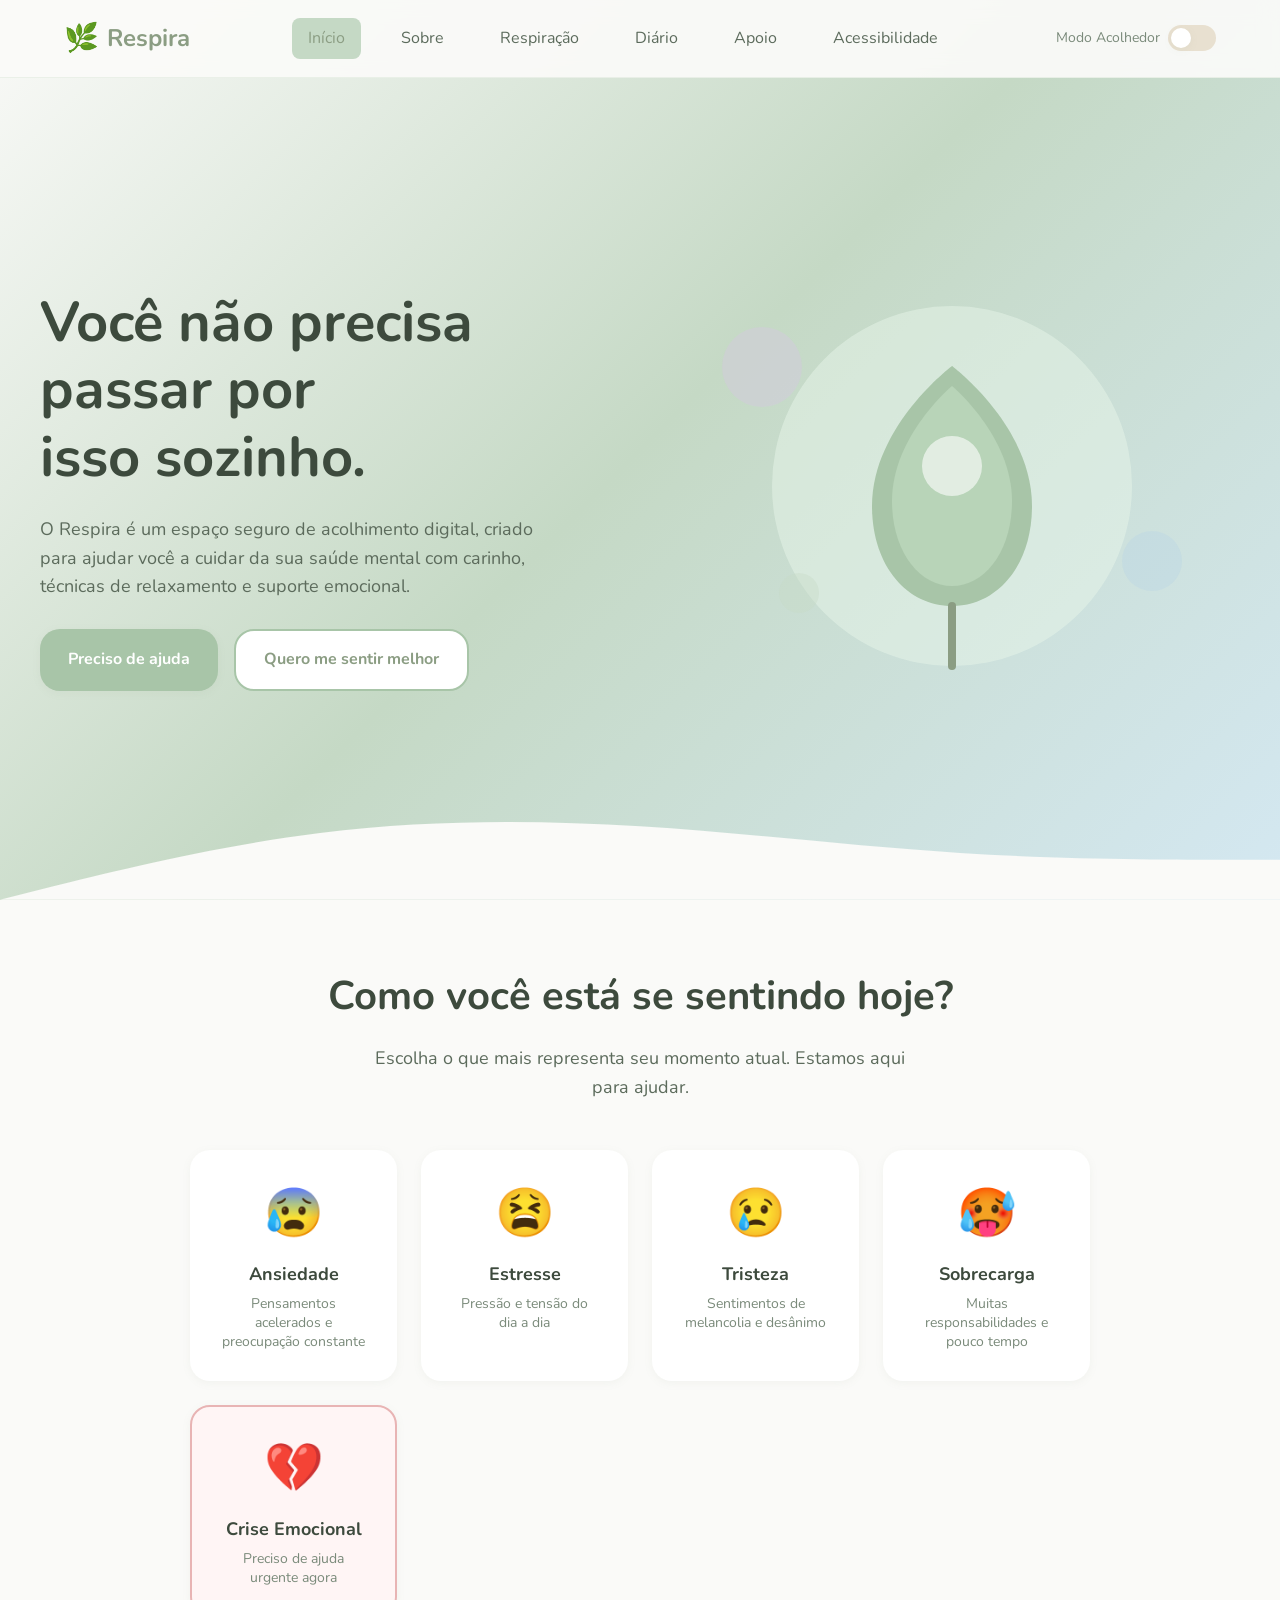
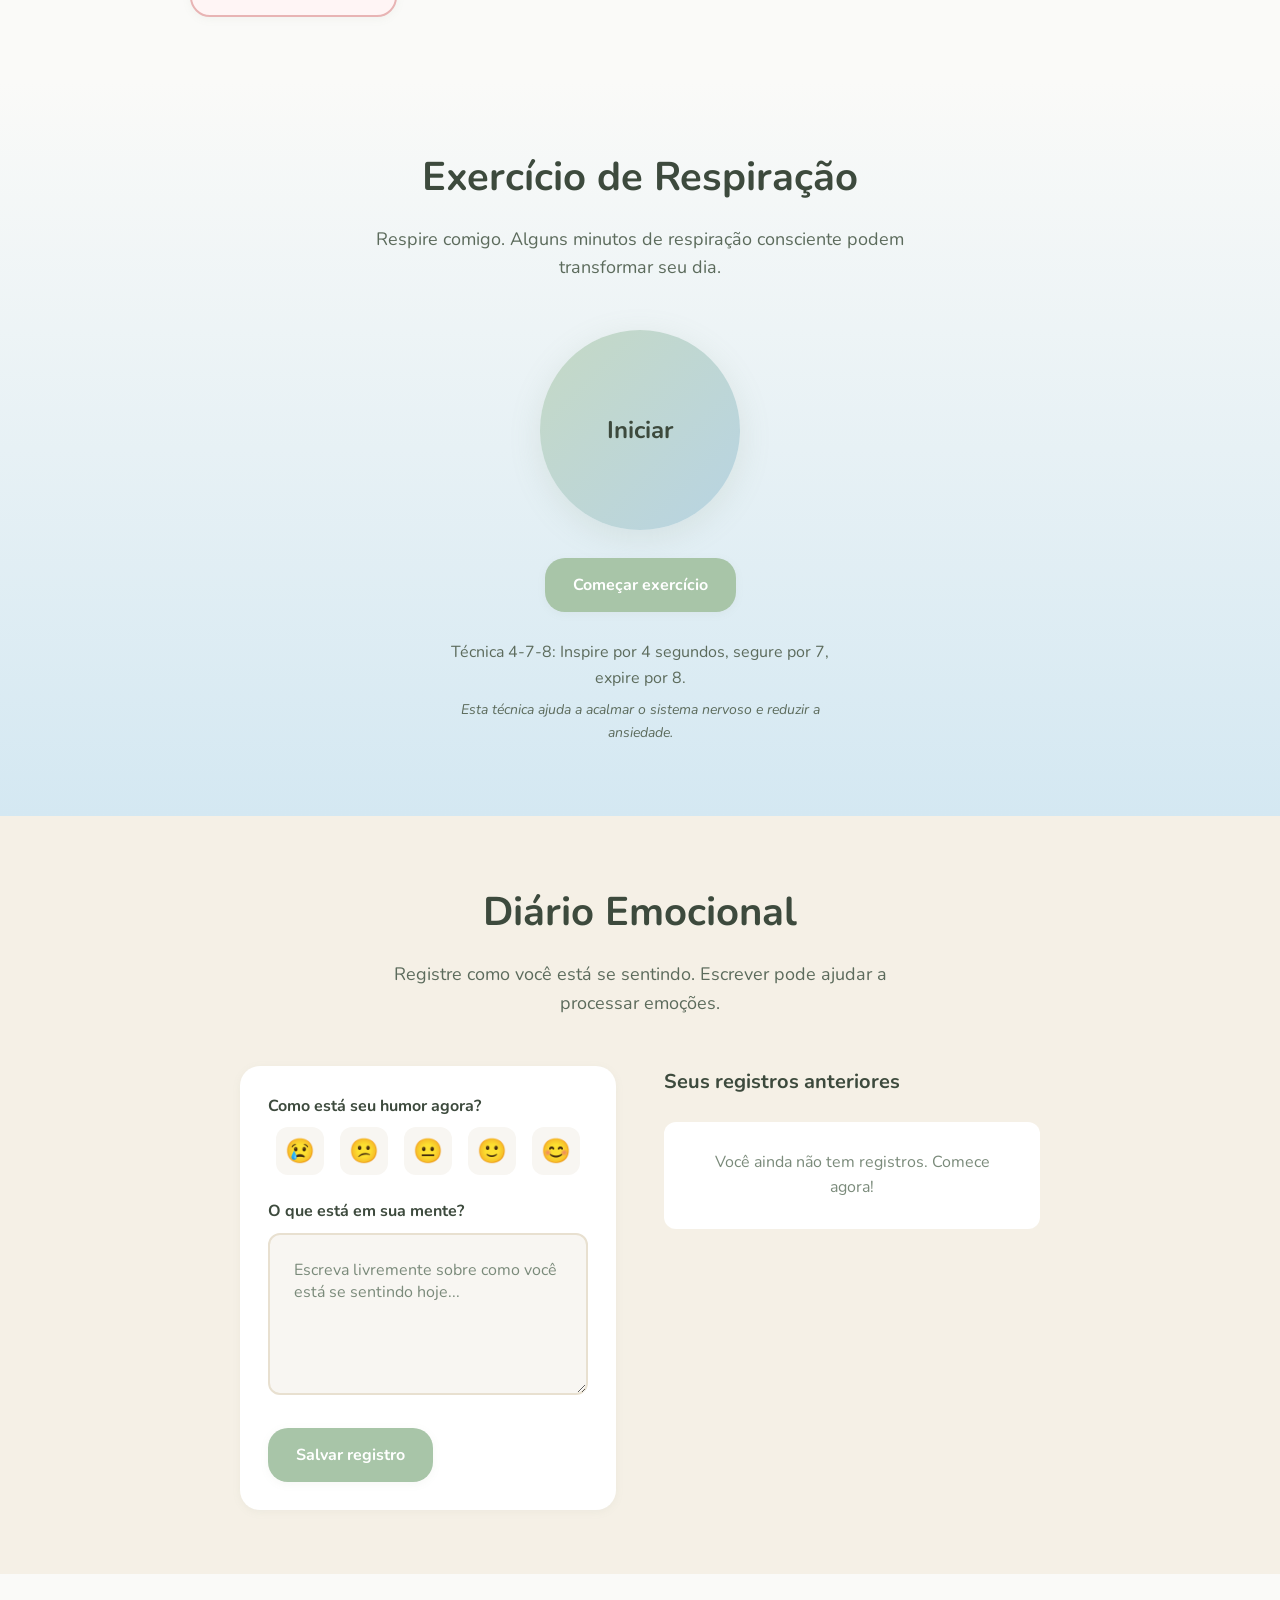
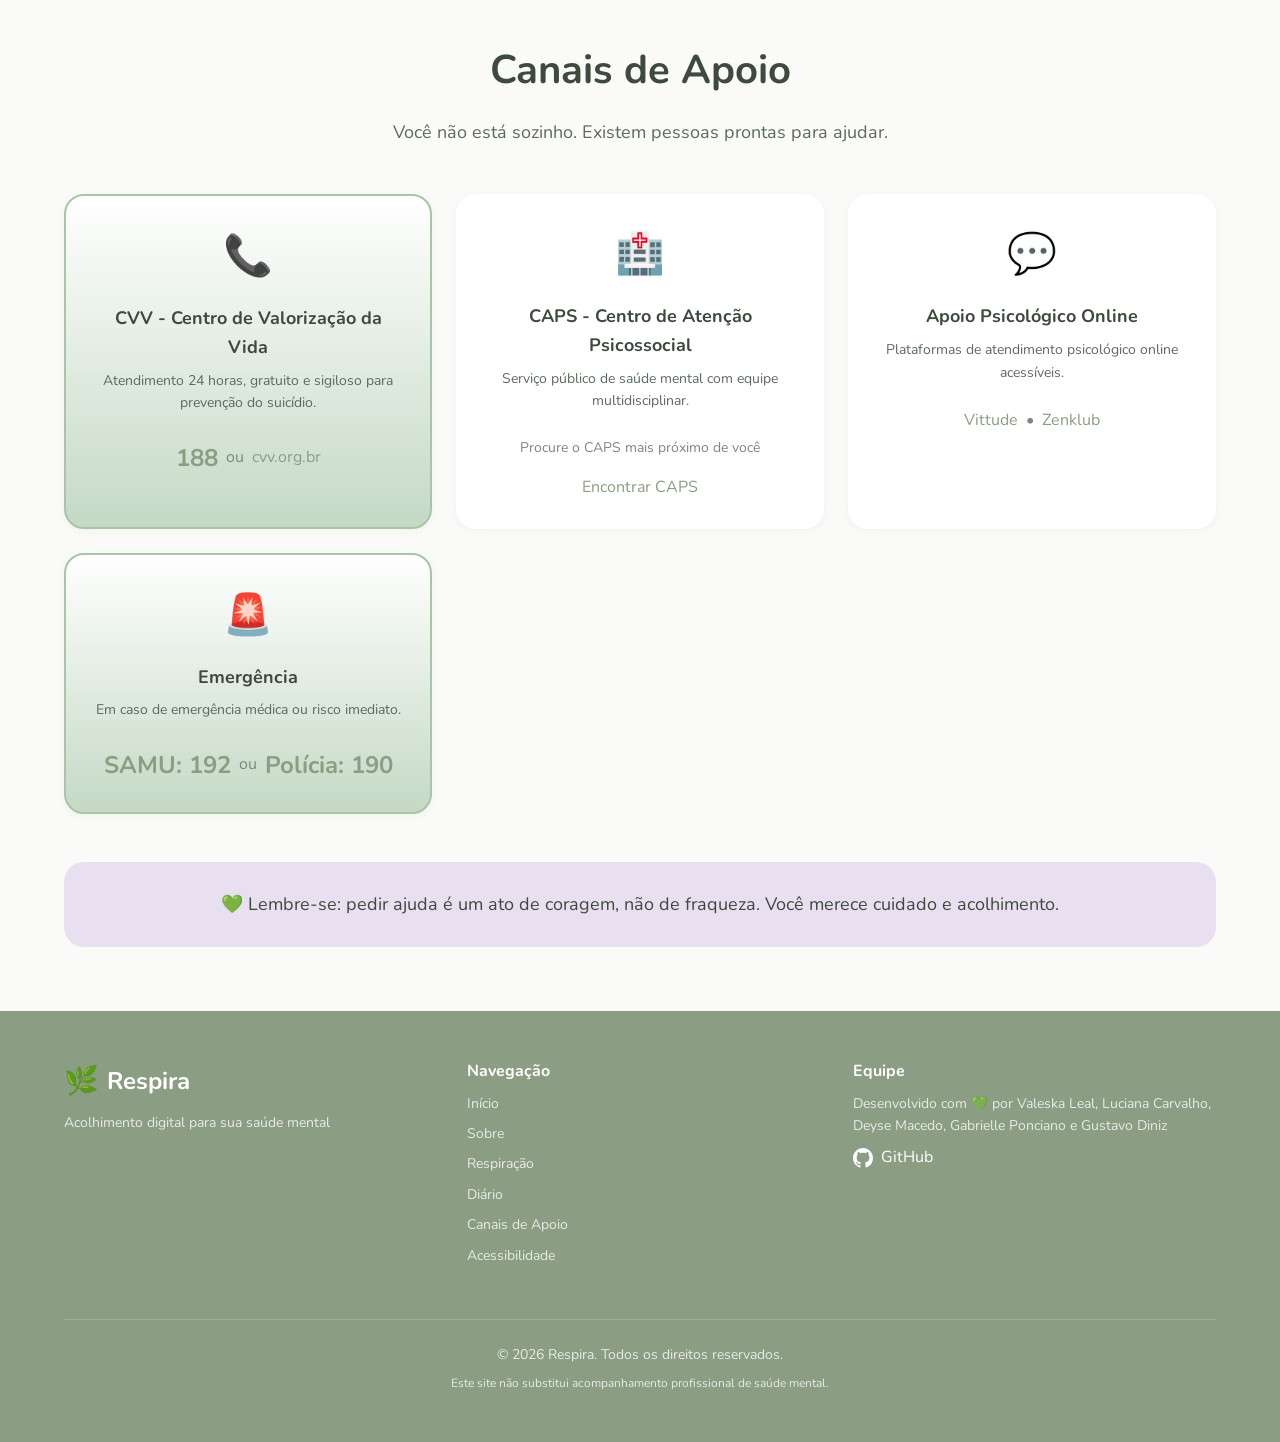
==== commit 66192219: "corrigindo footer index e padronizando fonte" ====
--- a/index.html
+++ b/index.html
@@ -8,8 +8,8 @@
       name="description"
       content="Você não precisa passar por isso sozinho. O Respira oferece acolhimento emocional, exercícios de respiração e apoio para sua saúde mental."
     />
-    <link rel="stylesheet" href="/CSS/style.css" />
-    <script src="/JS/global-accessibility.js"></script>
+    <link rel="stylesheet" href="CSS/style.css" />
+    <script src="JS/global-accessibility.js"></script>
   </head>
   <body>
     <!-- Skip link para acessibilidade -->
@@ -26,11 +26,13 @@
         </a>
         <nav class="nav">
           <a href="index.html" class="nav-link active">Início</a>
-          <a href="/HTML/sobre.html" class="nav-link">Sobre</a>
-          <a href="/HTML/respiracao.html" class="nav-link">Respiração</a>
-          <a href="/HTML/diario.html" class="nav-link">Diário</a>
-          <a href="/HTML/apoio.html" class="nav-link">Apoio</a>
-          <a href="/HTML/acessibilidade.html" class="nav-link">Acessibilidade</a>
+          <a href="HTML/sobre.html" class="nav-link">Sobre</a>
+          <a href="HTML/respiracao.html" class="nav-link">Respiração</a>
+          <a href="HTML/diario.html" class="nav-link">Diário</a>
+          <a href="HTML/apoio.html" class="nav-link">Apoio</a>
+          <a href="HTML/acessibilidade.html" class="nav-link"
+            >Acessibilidade</a
+          >
         </nav>
         <!-- RN04: Toggle para Modo Acolhedor -->
         <div class="modo-acolhedor-toggle">
@@ -53,11 +55,13 @@
     <!-- Mobile Menu -->
     <div class="mobile-menu">
       <a href="index.html" class="mobile-nav-link">Início</a>
-      <a href="/HTML/sobre.html" class="mobile-nav-link">Sobre</a>
-      <a href="/HTML/respiracao.html" class="mobile-nav-link">Respiração</a>
-      <a href="/HTML/diario.html" class="mobile-nav-link">Diário</a>
-      <a href="/HTML/apoio.html" class="mobile-nav-link">Apoio</a>
-      <a href="/HTML/acessibilidade.html" class="mobile-nav-link">Acessibilidade</a>
+      <a href="HTML/sobre.html" class="mobile-nav-link">Sobre</a>
+      <a href="HTML/respiracao.html" class="mobile-nav-link">Respiração</a>
+      <a href="HTML/diario.html" class="mobile-nav-link">Diário</a>
+      <a href="HTML/apoio.html" class="mobile-nav-link">Apoio</a>
+      <a href="HTML/acessibilidade.html" class="mobile-nav-link"
+        >Acessibilidade</a
+      >
     </div>
 
     <main id="main-content">
@@ -440,11 +444,11 @@
             <h4>Navegação</h4>
             <nav class="footer-nav">
               <a href="index.html">Início</a>
-              <a href="sobre.html">Sobre</a>
-              <a href="respiracao.html">Respiração</a>
-              <a href="diario.html">Diário</a>
-              <a href="apoio.html">Canais de Apoio</a>
-              <a href="acessibilidade.html">Acessibilidade</a>
+              <a href="HTML/">Sobre</a>
+              <a href="HTML/">Respiração</a>
+              <a href="HTML/">Diário</a>
+              <a href="HTML/">Canais de Apoio</a>
+              <a href="HTML/">Acessibilidade</a>
             </nav>
           </div>
 
@@ -483,6 +487,6 @@
       </div>
     </footer>
 
-    <script src="/JS/app.js"></script>
+    <script src="JS/app.js"></script>
   </body>
 </html>
--- a/CSS/style.css
+++ b/CSS/style.css
@@ -1,3 +1,5 @@
+@import "./globals.css";
+
 /* =====================================================
    RESPIRA - Estilos CSS
    Site de Acolhimento Digital e Saúde Mental
@@ -75,7 +77,7 @@
   --space-2xl: 4rem;
 
   /* Fontes */
-  --font-family: 'Nunito', sans-serif;
+  --font-family: "Nunito", sans-serif;
   --font-size-base: 16px;
   --line-height-base: 1.6;
 }
@@ -2006,12 +2008,15 @@
 /* Diary History */
 .diary-history-container {
   display: flex;
+  padding: 10px;
+  border-radius: 15px;
   flex-direction: column;
   gap: var(--space-md);
 }
 
 .history-header {
   display: flex;
+  padding: 15px;
   justify-content: space-between;
   align-items: center;
   flex-wrap: wrap;
@@ -2048,11 +2053,14 @@
 
 .summary-stats {
   display: flex;
-  justify-content: space-around;
+  justify-content: space-between;
+  gap: var(--space-md);
+  flex-wrap: wrap;
 }
 
 .summary-stat {
   text-align: center;
+  min-width: 110px;
 }
 
 .summary-emoji {
@@ -2952,8 +2960,26 @@
 
 .resources-grid {
   display: grid;
-  grid-template-columns: repeat(auto-fit, minmax(200px, 1fr));
+  grid-template-columns: repeat(auto-fit, minmax(260px, 1fr));
   gap: var(--space-md);
+}
+
+@media (min-width: 1200px) {
+  .resources-grid {
+    grid-template-columns: repeat(3, minmax(280px, 1fr));
+  }
+}
+
+@media (max-width: 900px) {
+  .resources-grid {
+    grid-template-columns: repeat(auto-fit, minmax(220px, 1fr));
+  }
+}
+
+@media (max-width: 720px) {
+  .resources-grid {
+    grid-template-columns: 1fr;
+  }
 }
 
 .resource-card {
@@ -3063,6 +3089,148 @@
 .feedback-actions {
   display: flex;
   justify-content: center;
+}
+
+/* =====================================================
+   RESPONSIVE IMPROVEMENTS
+   ===================================================== */
+@media (max-width: 1200px) {
+  .container {
+    padding-left: var(--space-sm);
+    padding-right: var(--space-sm);
+  }
+
+  .section {
+    padding: var(--space-lg) 0;
+  }
+
+  .hero {
+    padding-top: 100px;
+  }
+
+  .hero-buttons,
+  .message-buttons,
+  .feedback-actions,
+  .support-contacts,
+  .history-actions {
+    flex-wrap: wrap;
+    justify-content: center;
+  }
+
+  .support-contacts,
+  .message-buttons,
+  .feedback-actions {
+    gap: var(--space-sm);
+  }
+
+  .summary-stats {
+    flex-wrap: wrap;
+    justify-content: center;
+  }
+
+  .hero-image {
+    max-width: 100%;
+  }
+}
+
+@media (max-width: 900px) {
+  .hero {
+    min-height: auto;
+    padding-top: 120px;
+    padding-bottom: var(--space-2xl);
+  }
+
+  .hero-content {
+    gap: var(--space-lg);
+  }
+
+  .section-header,
+  .history-header,
+  .footer-content,
+  .footer-info {
+    display: flex;
+    flex-direction: column;
+    gap: var(--space-sm);
+    align-items: flex-start;
+  }
+
+  .mood-grid {
+    grid-template-columns: repeat(auto-fit, minmax(100px, 1fr));
+  }
+
+  .team-grid,
+  .support-main-grid,
+  .benefits-grid,
+  .resources-grid,
+  .comfort-tips-grid,
+  .preview-grid,
+  .summary-stats {
+    grid-template-columns: repeat(auto-fit, minmax(240px, 1fr));
+  }
+
+  .filter-select,
+  .history-actions button,
+  .btn {
+    width: 100%;
+  }
+
+  .diary-entries-list {
+    padding: var(--space-md);
+  }
+
+  .diary-history-container,
+  .diary-form-container,
+  .feedback-content,
+  .resource-card,
+  .support-card-large,
+  .comfort-tip,
+  .team-card {
+    width: 100%;
+  }
+}
+
+@media (max-width: 600px) {
+  .header-content {
+    flex-direction: column;
+    align-items: flex-start;
+    gap: var(--space-sm);
+  }
+
+  .logo {
+    margin-bottom: var(--space-sm);
+  }
+
+  .nav-link,
+  .mobile-nav-link {
+    width: 100%;
+    padding-left: 0;
+    padding-right: 0;
+  }
+
+  .section-title {
+    font-size: 1.75rem;
+  }
+
+  .section-subtitle {
+    font-size: 1rem;
+  }
+
+  .hero-title {
+    font-size: clamp(2rem, 8vw, 2.75rem);
+  }
+
+  .hero-subtitle {
+    font-size: 1rem;
+    max-width: 100%;
+  }
+
+  .btn {
+    width: 100%;
+  }
+
+  .footer-bottom {
+    text-align: left;
+  }
 }
 
 /* =====================================================
@@ -3378,8 +3546,32 @@
   border: 1px solid var(--acolhedor-border);
 }
 
-body.modo-acolhedor .diary-form .diary-label {
+body.modo-acolhedor .diary-history-container {
+  box-shadow: var(--acolhedor-glow);
+  padding: var(--space-lg);
+}
+
+body.modo-acolhedor .history-header {
+  background: var(--acolhedor-bg-surface);
+  border: 1px solid var(--acolhedor-border);
+  border-radius: var(--radius-md);
+  padding: var(--space-md);
+}
+
+body.modo-acolhedor .history-header h2 {
   color: var(--acolhedor-text-primary);
+}
+
+body.modo-acolhedor .history-filters {
+  display: flex;
+  align-items: center;
+  gap: var(--space-sm);
+}
+
+body.modo-acolhedor .filter-select {
+  background: var(--acolhedor-bg-card);
+  color: var(--acolhedor-text-primary);
+  border-color: var(--acolhedor-border);
 }
 
 body.modo-acolhedor .emotional-summary {
@@ -3389,14 +3581,37 @@
 
 body.modo-acolhedor .emotional-summary h3,
 body.modo-acolhedor .emotional-summary .summary-stat,
-body.modo-acolhedor .emotional-summary p {
+body.modo-acolhedor .emotional-summary p,
+body.modo-acolhedor .emotional-summary .summary-count,
+body.modo-acolhedor .emotional-summary .summary-label {
   color: var(--acolhedor-text-primary);
+}
+
+body.modo-acolhedor .diary-entries-list {
+  padding: var(--space-md);
+  background: var(--acolhedor-bg-surface);
+  border: 1px solid var(--acolhedor-border);
+  border-radius: var(--radius-md);
+}
+
+body.modo-acolhedor .diary-empty-full {
+  background: var(--acolhedor-bg-card);
+  color: var(--acolhedor-text-secondary);
 }
 
 body.modo-acolhedor .diary-entry-full,
 body.modo-acolhedor .diary-entry-card {
-  background: var(--acolhedor-bg-surface);
+  background: var(--acolhedor-bg-card);
   border: 1px solid var(--acolhedor-border);
+}
+
+body.modo-acolhedor .entry-delete {
+  color: var(--acolhedor-text-secondary);
+}
+
+body.modo-acolhedor .history-actions {
+  border-top: 1px solid var(--acolhedor-border);
+  padding-top: var(--space-md);
 }
 
 body.modo-acolhedor .mood-option,
@@ -3488,6 +3703,36 @@
   color: var(--acolhedor-text-secondary);
 }
 
+body.modo-acolhedor .final-message-section {
+  background: linear-gradient(
+    180deg,
+    rgba(26, 26, 46, 0.95) 0%,
+    rgba(22, 33, 62, 0.95) 100%
+  );
+}
+
+body.modo-acolhedor .final-message {
+  background: var(--acolhedor-bg-card);
+  border: 1px solid var(--acolhedor-border);
+  box-shadow: var(--acolhedor-glow);
+}
+
+body.modo-acolhedor .final-message h2,
+body.modo-acolhedor .final-message p,
+body.modo-acolhedor .message-icon {
+  color: var(--acolhedor-text-primary);
+}
+
+body.modo-acolhedor .final-message p {
+  color: var(--acolhedor-text-secondary);
+}
+
+body.modo-acolhedor .message-buttons .btn-secondary {
+  background: var(--acolhedor-bg-surface);
+  color: var(--acolhedor-text-primary);
+  border: 1px solid var(--acolhedor-border);
+}
+
 /* Conteúdo emocional no modo acolhedor */
 body.modo-acolhedor #conteudo-emocional {
   background: var(--acolhedor-bg-card);
@@ -3538,6 +3783,29 @@
 
 body.modo-acolhedor .comfort-features {
   background: var(--acolhedor-bg-card);
+  border: 1px solid var(--acolhedor-border);
+}
+
+/* Feedback card de acessibilidade no modo acolhedor */
+body.modo-acolhedor .feedback-section {
+  background: linear-gradient(
+    180deg,
+    rgba(26, 26, 46, 0.95) 0%,
+    rgba(22, 33, 62, 0.95) 100%
+  );
+}
+
+body.modo-acolhedor .feedback-content {
+  background: var(--acolhedor-bg-card);
+  border: 1px solid var(--acolhedor-border);
+  box-shadow: var(--acolhedor-glow);
+}
+
+body.modo-acolhedor .feedback-content h2 {
+  color: var(--acolhedor-text-primary);
+}
+
+body.modo-acolhedor .feedback-actions .btn-primary {
   border: 1px solid var(--acolhedor-border);
 }
 
